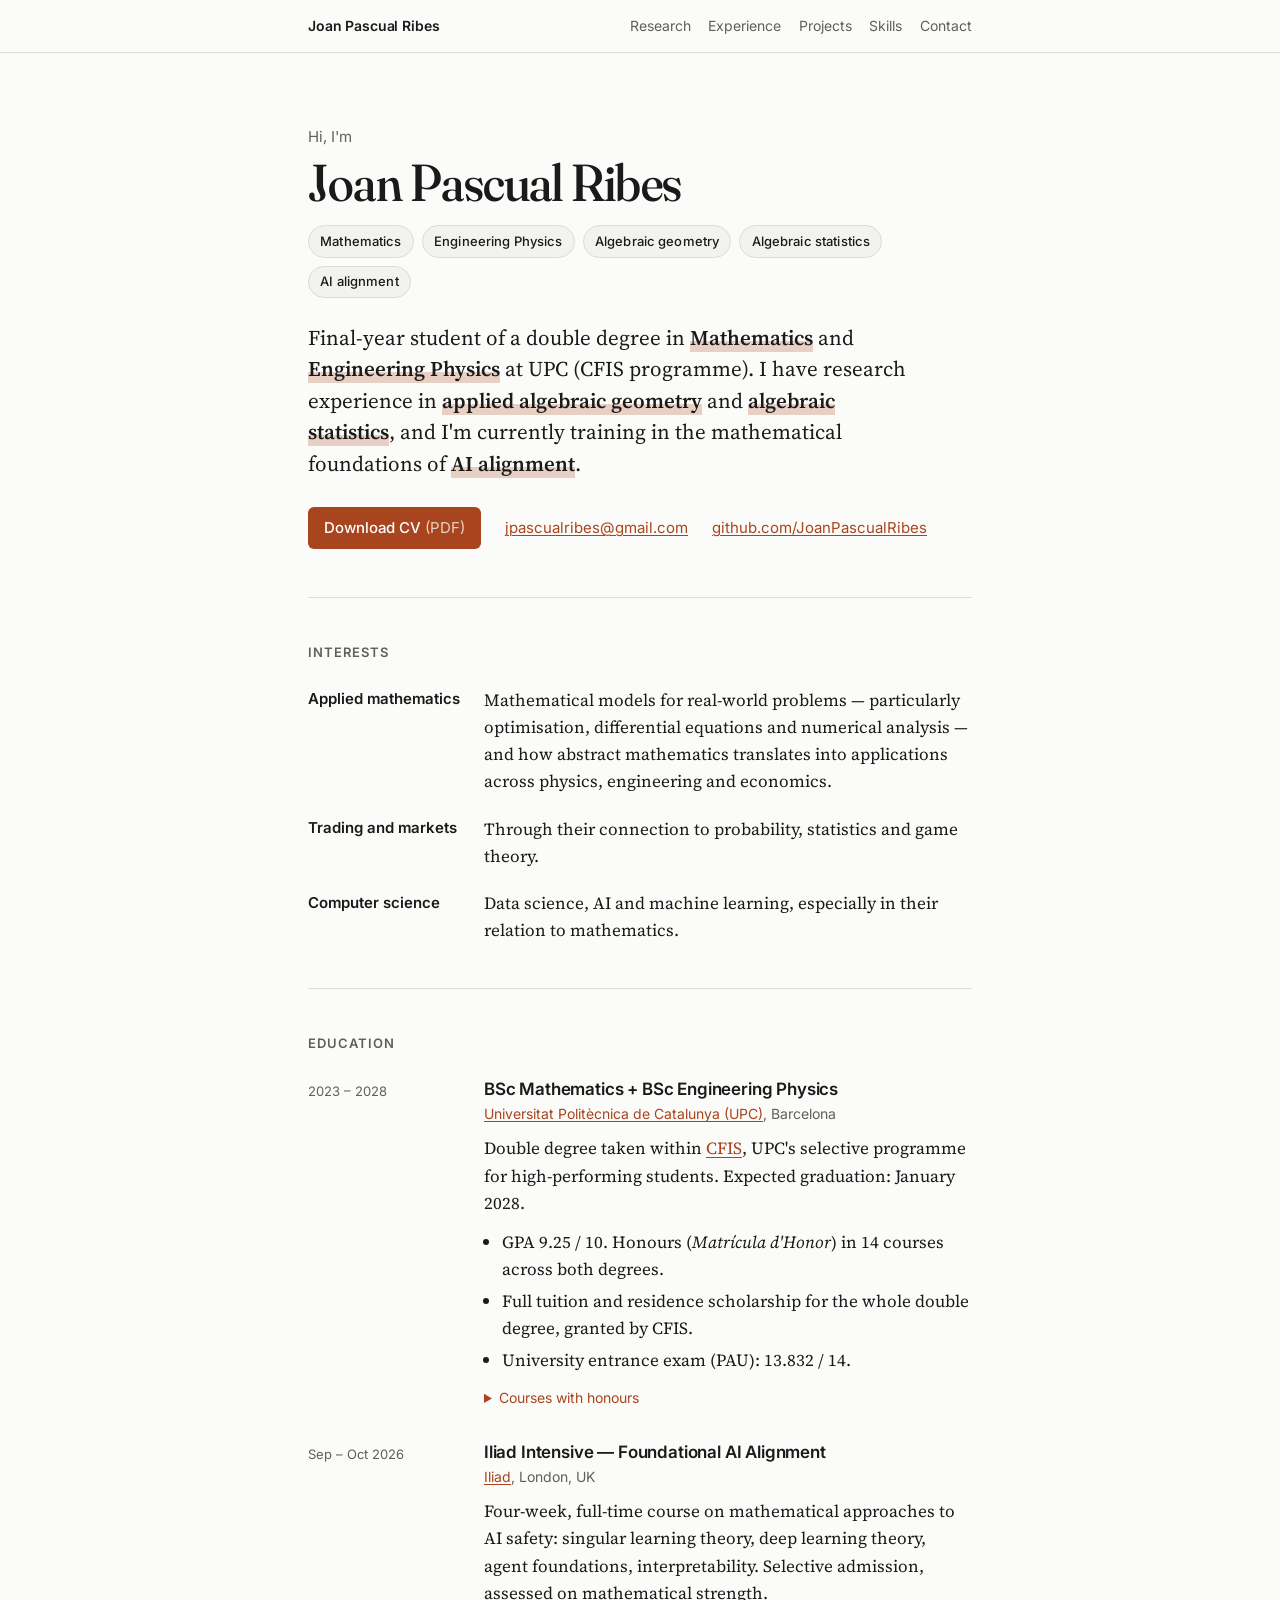
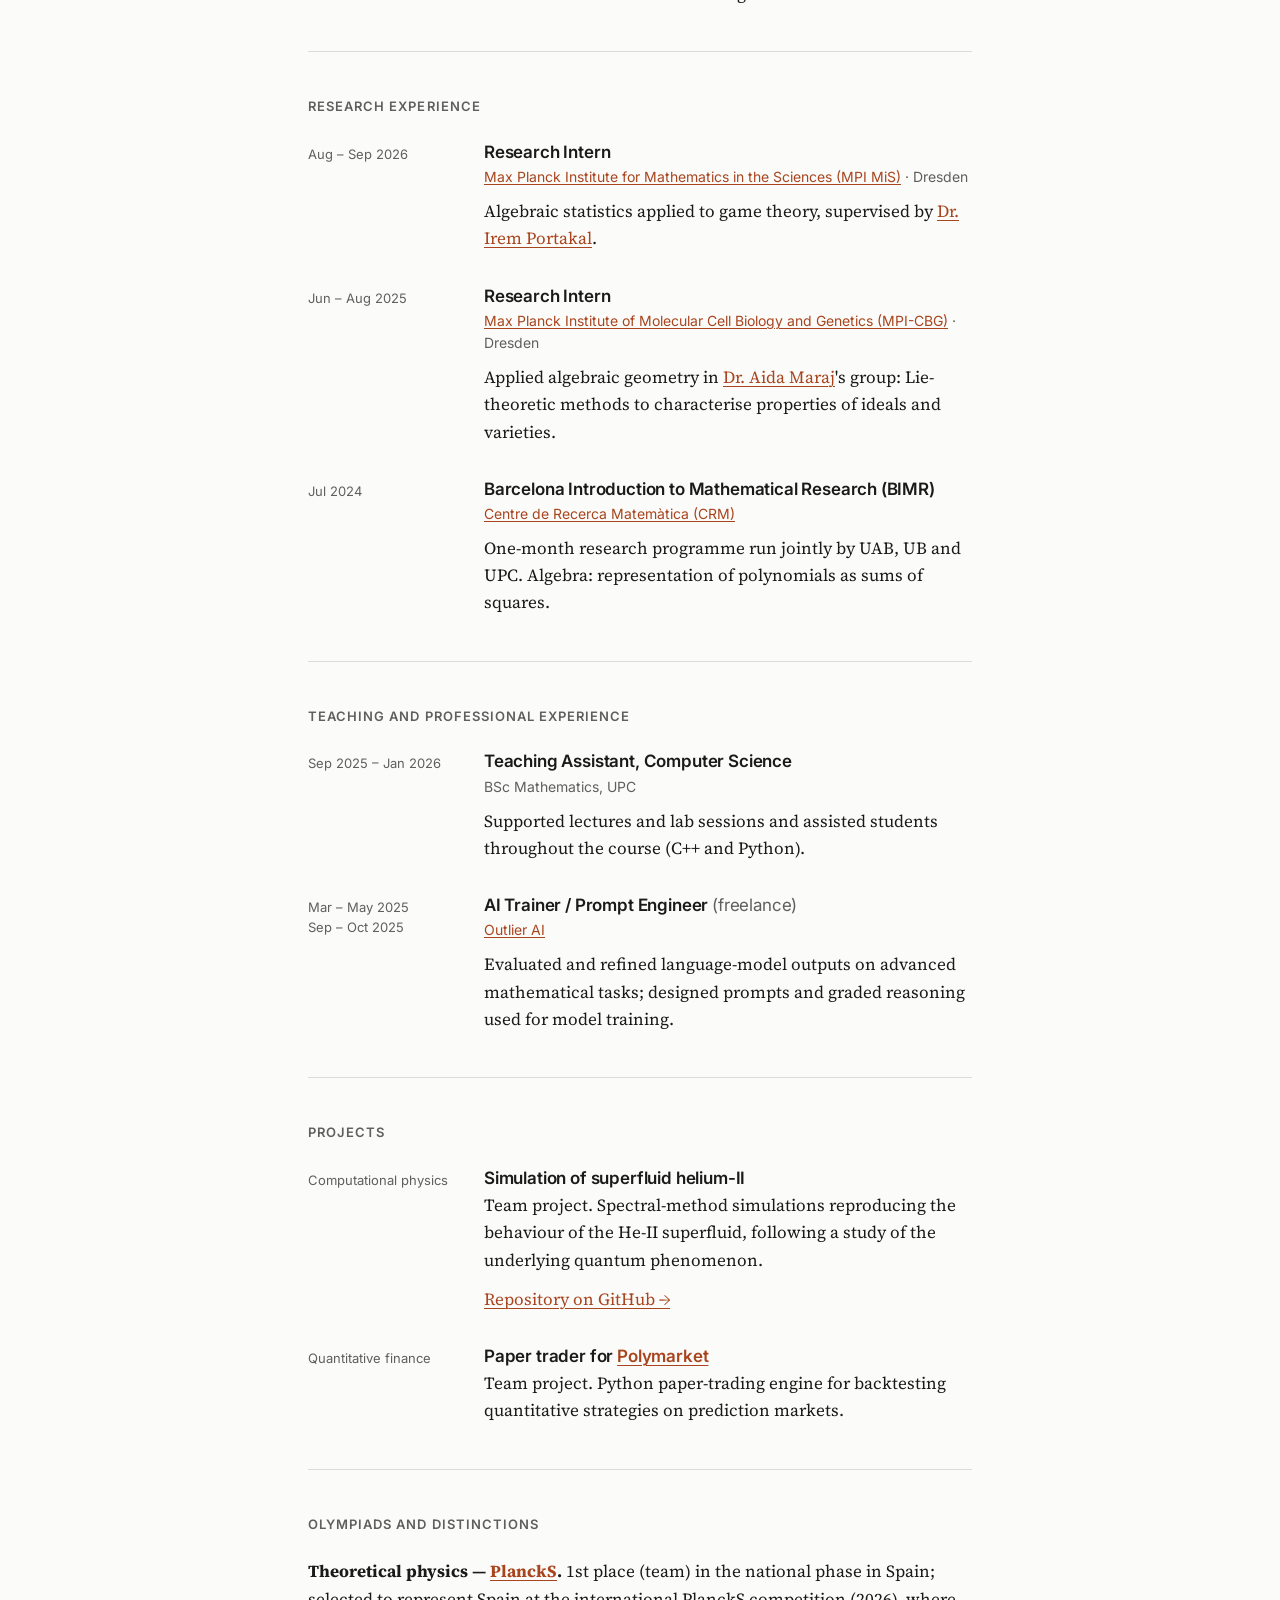
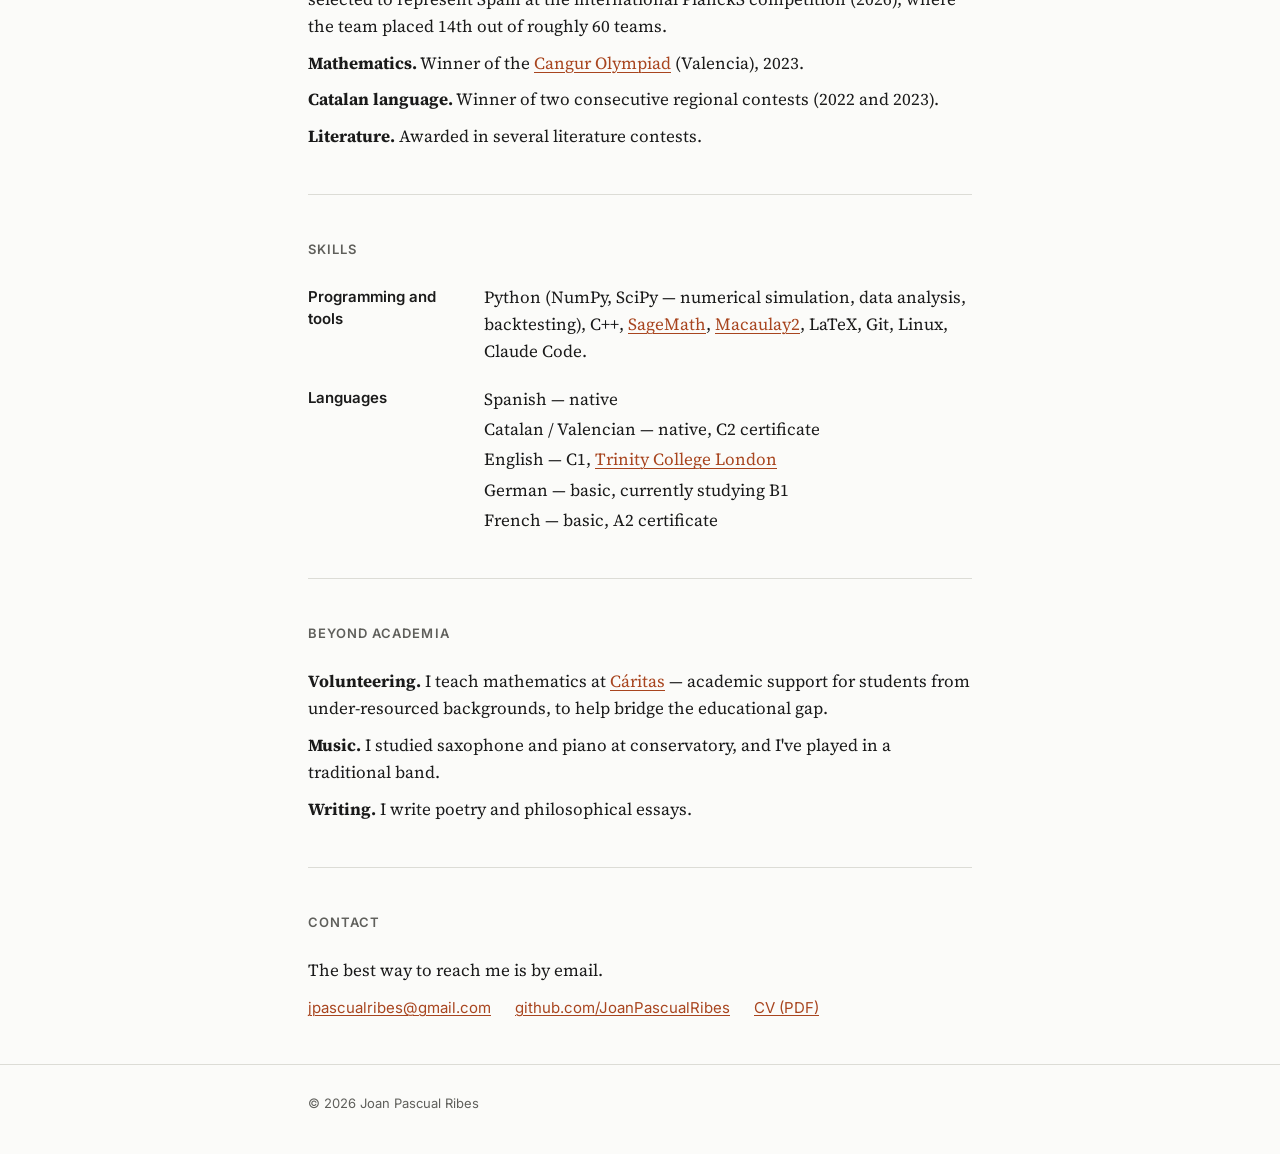
==== index.html @ 2a88c3d3 "Hero: keyword tags and highlighted focus areas; drop UPC/CFIS links from the lead Co-Authored-By: Cl" ====
<!DOCTYPE html>
<html lang="en">
<head>
	<meta charset="utf-8">
	<meta name="viewport" content="width=device-width, initial-scale=1">
	<title>Joan Pascual Ribes</title>
	<meta name="description" content="Joan Pascual Ribes — final-year student of a double degree in Mathematics and Engineering Physics at UPC (CFIS), with research experience in applied algebraic geometry and algebraic statistics.">
	<meta name="author" content="Joan Pascual Ribes">
	<meta property="og:type" content="website">
	<meta property="og:title" content="Joan Pascual Ribes">
	<meta property="og:description" content="Final-year student of a double degree in Mathematics and Engineering Physics at UPC (CFIS), with research experience in applied algebraic geometry and algebraic statistics.">
	<meta property="og:url" content="https://joanpascualribes.github.io/">
	<link rel="canonical" href="https://joanpascualribes.github.io/">
	<link rel="icon" href="data:image/svg+xml,%3Csvg xmlns='http://www.w3.org/2000/svg' viewBox='0 0 64 64'%3E%3Crect width='64' height='64' rx='12' fill='%231a1a1a'/%3E%3Ctext x='32' y='43' text-anchor='middle' font-family='Georgia,serif' font-size='32' fill='%23fbfbf9'%3EJP%3C/text%3E%3C/svg%3E">
	<link rel="preconnect" href="https://fonts.googleapis.com">
	<link rel="preconnect" href="https://fonts.gstatic.com" crossorigin>
	<link rel="stylesheet" href="https://fonts.googleapis.com/css2?family=Fraunces:ital,opsz,wght@0,9..144,500;0,9..144,600;1,9..144,500&family=Inter:wght@400;500;600&family=Source+Serif+4:ital,opsz,wght@0,8..60,400;0,8..60,600;1,8..60,400&display=swap">
	<link rel="stylesheet" href="assets/css/style.css?v=5">
</head>
<body>

<a class="skip" href="#main">Skip to content</a>

<header class="site-header">
	<div class="wrap">
		<a class="brand" href="#top">Joan Pascual Ribes</a>
		<nav aria-label="Sections">
			<a href="#research">Research</a>
			<a href="#experience">Experience</a>
			<a href="#projects">Projects</a>
			<a href="#skills">Skills</a>
			<a href="#contact">Contact</a>
		</nav>
	</div>
</header>

<main id="main" class="wrap">

	<section id="top" class="hero">
		<p class="hello">Hi, I'm</p>
		<h1>Joan Pascual Ribes</h1>
		<ul class="tags" aria-label="Focus areas">
			<li>Mathematics</li>
			<li>Engineering Physics</li>
			<li>Algebraic geometry</li>
			<li>Algebraic statistics</li>
			<li>AI alignment</li>
		</ul>
		<p class="lead">Final-year student of a double degree in <strong>Mathematics</strong> and <strong>Engineering Physics</strong> at UPC (CFIS programme). I have research experience in <strong>applied algebraic geometry</strong> and <strong>algebraic statistics</strong>, and I'm currently training in the mathematical foundations of <strong>AI alignment</strong>.</p>
		<ul class="links">
			<li><a class="button" href="assets/CV.pdf" download="Joan_Pascual_Ribes_CV.pdf">Download CV <span class="muted">(PDF)</span></a></li>
			<li><a href="mailto:jpascualribes@gmail.com">jpascualribes@gmail.com</a></li>
			<li><a href="https://github.com/JoanPascualRibes" rel="me">github.com/JoanPascualRibes</a></li>
		</ul>
	</section>

	<section id="interests">
		<h2>Interests</h2>
		<dl class="interests">
			<div>
				<dt>Applied mathematics</dt>
				<dd>Mathematical models for real-world problems — particularly optimisation, differential equations and numerical analysis — and how abstract mathematics translates into applications across physics, engineering and economics.</dd>
			</div>
			<div>
				<dt>Trading and markets</dt>
				<dd>Through their connection to probability, statistics and game theory.</dd>
			</div>
			<div>
				<dt>Computer science</dt>
				<dd>Data science, AI and machine learning, especially in their relation to mathematics.</dd>
			</div>
		</dl>
	</section>

	<section id="education">
		<h2>Education</h2>

		<article class="entry">
			<div class="when">2023 – 2028</div>
			<div class="what">
				<h3>BSc Mathematics + BSc Engineering Physics</h3>
				<p class="where"><a class="ref" href="https://www.upc.edu/en">Universitat Politècnica de Catalunya (UPC)</a>, Barcelona</p>
				<p>Double degree taken within <a class="ref" href="https://en.wikipedia.org/wiki/Centre_de_Formaci%C3%B3_Interdisciplin%C3%A0ria_Superior">CFIS</a>, UPC's selective programme for high-performing students. Expected graduation: January 2028.</p>
				<ul>
					<li>GPA 9.25 / 10. Honours (<em>Matrícula d'Honor</em>) in 14 courses across both degrees.</li>
					<li>Full tuition and residence scholarship for the whole double degree, granted by CFIS.</li>
					<li>University entrance exam (PAU): 13.832 / 14.</li>
				</ul>
				<details>
					<summary>Courses with honours</summary>
					<p><strong>Mathematics:</strong> One Variable Calculus, Linear Algebra, Integral Calculus, Ordinary Differential Equations, Multilinear Algebra and Projective Geometry.</p>
					<p><strong>Engineering Physics:</strong> Physics I, Physics II, Biophysics, Electromagnetism, Thermodynamics, Quantum Physics, Solid State, Electromagnetic Waves, Instrumentation.</p>
				</details>
			</div>
		</article>

		<article class="entry">
			<div class="when">Sep – Oct 2026</div>
			<div class="what">
				<h3>Iliad Intensive — Foundational AI Alignment</h3>
				<p class="where"><a class="ref" href="https://www.iliad.ac/intensive">Iliad</a>, London, UK</p>
				<p>Four-week, full-time course on mathematical approaches to AI safety: singular learning theory, deep learning theory, agent foundations, interpretability. Selective admission, assessed on mathematical strength.</p>
			</div>
		</article>
	</section>

	<section id="research">
		<h2>Research experience</h2>

		<article class="entry">
			<div class="when">Aug – Sep 2026</div>
			<div class="what">
				<h3>Research Intern</h3>
				<p class="where"><a class="ref" href="https://www.mis.mpg.de/">Max Planck Institute for Mathematics in the Sciences (MPI MiS)</a> · Dresden</p>
				<p>Algebraic statistics applied to game theory, supervised by <a class="ref" href="https://www.irem-portakal.de/">Dr. Irem Portakal</a>.</p>
			</div>
		</article>

		<article class="entry">
			<div class="when">Jun – Aug 2025</div>
			<div class="what">
				<h3>Research Intern</h3>
				<p class="where"><a class="ref" href="https://www.mpi-cbg.de/">Max Planck Institute of Molecular Cell Biology and Genetics (MPI-CBG)</a> · Dresden</p>
				<p>Applied algebraic geometry in <a class="ref" href="https://sites.google.com/view/aidamaraj">Dr. Aida Maraj</a>'s group: Lie-theoretic methods to characterise properties of ideals and varieties.</p>
			</div>
		</article>

		<article class="entry">
			<div class="when">Jul 2024</div>
			<div class="what">
				<h3>Barcelona Introduction to Mathematical Research (BIMR)</h3>
				<p class="where"><a class="ref" href="https://www.crm.cat/">Centre de Recerca Matemàtica (CRM)</a></p>
				<p>One-month research programme run jointly by UAB, UB and UPC. Algebra: representation of polynomials as sums of squares.</p>
			</div>
		</article>
	</section>

	<section id="experience">
		<h2>Teaching and professional experience</h2>

		<article class="entry">
			<div class="when">Sep 2025 – Jan 2026</div>
			<div class="what">
				<h3>Teaching Assistant, Computer Science</h3>
				<p class="where">BSc Mathematics, UPC</p>
				<p>Supported lectures and lab sessions and assisted students throughout the course (C++ and Python).</p>
			</div>
		</article>

		<article class="entry">
			<div class="when"><span>Mar – May 2025</span><span>Sep – Oct 2025</span></div>
			<div class="what">
				<h3>AI Trainer / Prompt Engineer <span class="muted">(freelance)</span></h3>
				<p class="where"><a class="ref" href="https://outlier.ai/">Outlier AI</a></p>
				<p>Evaluated and refined language-model outputs on advanced mathematical tasks; designed prompts and graded reasoning used for model training.</p>
			</div>
		</article>
	</section>

	<section id="projects">
		<h2>Projects</h2>

		<article class="entry">
			<div class="when">Computational physics</div>
			<div class="what">
				<h3>Simulation of superfluid helium-II</h3>
				<p>Team project. Spectral-method simulations reproducing the behaviour of the He-II superfluid, following a study of the underlying quantum phenomenon.</p>
				<p><a href="https://github.com/JoanPascualRibes/Superfluids">Repository on GitHub →</a></p>
			</div>
		</article>

		<article class="entry">
			<div class="when">Quantitative finance</div>
			<div class="what">
				<h3>Paper trader for <a class="ref" href="https://polymarket.com/">Polymarket</a></h3>
				<p>Team project. Python paper-trading engine for backtesting quantitative strategies on prediction markets.</p>
			</div>
		</article>
	</section>

	<section id="distinctions">
		<h2>Olympiads and distinctions</h2>
		<ul class="plain">
			<li><strong>Theoretical physics — <a class="ref" href="https://iaps.info/events/plancks/">PlanckS</a>.</strong> 1st place (team) in the national phase in Spain; selected to represent Spain at the international PlanckS competition (2026), where the team placed 14th out of roughly 60 teams.</li>
			<li><strong>Mathematics.</strong> Winner of the <a class="ref" href="https://cangur.alcoi.upv.es/">Cangur Olympiad</a> (Valencia), 2023.</li>
			<li><strong>Catalan language.</strong> Winner of two consecutive regional contests (2022 and 2023).</li>
			<li><strong>Literature.</strong> Awarded in several literature contests.</li>
		</ul>
	</section>

	<section id="skills">
		<h2>Skills</h2>
		<dl class="skills">
			<div>
				<dt>Programming and tools</dt>
				<dd>Python (NumPy, SciPy — numerical simulation, data analysis, backtesting), C++, <a class="ref" href="https://www.sagemath.org/">SageMath</a>, <a class="ref" href="https://macaulay2.com/">Macaulay2</a>, LaTeX, Git, Linux, Claude Code.</dd>
			</div>
			<div>
				<dt>Languages</dt>
				<dd>
					<ul class="plain">
						<li>Spanish — native</li>
						<li>Catalan / Valencian — native, C2 certificate</li>
						<li>English — C1, <a class="ref" href="https://www.trinitycollege.com/">Trinity College London</a></li>
						<li>German — basic, currently studying B1</li>
						<li>French — basic, A2 certificate</li>
					</ul>
				</dd>
			</div>
		</dl>
	</section>

	<section id="beyond">
		<h2>Beyond academia</h2>
		<ul class="plain">
			<li><strong>Volunteering.</strong> I teach mathematics at <a class="ref" href="https://www.caritas.es/">Cáritas</a> — academic support for students from under-resourced backgrounds, to help bridge the educational gap.</li>
			<li><strong>Music.</strong> I studied saxophone and piano at conservatory, and I've played in a traditional band.</li>
			<li><strong>Writing.</strong> I write poetry and philosophical essays.</li>
		</ul>
	</section>

	<section id="contact">
		<h2>Contact</h2>
		<p>The best way to reach me is by email.</p>
		<ul class="links">
			<li><a href="mailto:jpascualribes@gmail.com">jpascualribes@gmail.com</a></li>
			<li><a href="https://github.com/JoanPascualRibes" rel="me">github.com/JoanPascualRibes</a></li>
			<li><a href="assets/CV.pdf" download="Joan_Pascual_Ribes_CV.pdf">CV (PDF)</a></li>
		</ul>
	</section>

</main>

<footer class="site-footer">
	<div class="wrap">
		<p>&copy; 2026 Joan Pascual Ribes</p>
	</div>
</footer>

</body>
</html>
---- assets/css/style.css ----
:root {
	--bg: #fbfbf9;
	--bg-raised: #f2f2ee;
	--text: #1a1a1a;
	--muted: #5f5f5b;
	--rule: #dcdcd6;
	--accent: #a8451f;
	--accent-ink: #ffffff;
	--display: "Fraunces", "Source Serif 4", Charter, "Iowan Old Style", Georgia, serif;
	--sans: "Inter", system-ui, -apple-system, "Segoe UI", Roboto, Helvetica, Arial, sans-serif;
	--serif: "Source Serif 4", Charter, "Iowan Old Style", Georgia, "Times New Roman", serif;
	--measure: 44rem;
	color-scheme: light dark;
}

@media (prefers-color-scheme: dark) {
	:root {
		--bg: #131313;
		--bg-raised: #1c1c1c;
		--text: #e9e9e4;
		--muted: #a3a39c;
		--rule: #2e2e2c;
		--accent: #e8a582;
		--accent-ink: #1f1109;
	}
}

*, *::before, *::after { box-sizing: border-box; }

html {
	scroll-behavior: smooth;
	scroll-padding-top: 4.5rem;
}

@media (prefers-reduced-motion: reduce) {
	html { scroll-behavior: auto; }
}

body {
	margin: 0;
	background: var(--bg);
	color: var(--text);
	font-family: var(--serif);
	font-size: 1.0625rem;
	line-height: 1.6;
	-webkit-font-smoothing: antialiased;
	text-rendering: optimizeLegibility;
}

.wrap {
	max-width: var(--measure);
	margin: 0 auto;
	padding-inline: 1.25rem;
}

a {
	color: var(--accent);
	text-decoration: underline;
	text-decoration-thickness: 1px;
	text-underline-offset: 0.15em;
}

a:hover { text-decoration-thickness: 2px; }

a:focus-visible {
	outline: 2px solid var(--accent);
	outline-offset: 3px;
	border-radius: 2px;
}

.skip {
	position: absolute;
	left: -999px;
	top: 0.5rem;
	background: var(--accent);
	color: var(--accent-ink);
	padding: 0.5rem 0.75rem;
	border-radius: 4px;
	z-index: 10;
}

.skip:focus { left: 0.5rem; }

/* Header */

.site-header {
	position: sticky;
	top: 0;
	z-index: 5;
	background: color-mix(in srgb, var(--bg) 88%, transparent);
	backdrop-filter: blur(8px);
	-webkit-backdrop-filter: blur(8px);
	border-bottom: 1px solid var(--rule);
	font-family: var(--sans);
	font-size: 0.875rem;
}

.site-header .wrap {
	display: flex;
	align-items: center;
	justify-content: space-between;
	gap: 1rem 1.5rem;
	flex-wrap: wrap;
	min-height: 3.25rem;
	padding-block: 0.6rem;
}

.brand {
	font-weight: 600;
	color: var(--text);
	text-decoration: none;
	letter-spacing: -0.01em;
}

.site-header nav {
	display: flex;
	flex-wrap: wrap;
	gap: 0.25rem 1.1rem;
}

.site-header nav a {
	color: var(--muted);
	text-decoration: none;
}

.site-header nav a:hover { color: var(--text); }

/* Hero */

.hero {
	padding-block: 4.5rem 3rem;
	border-bottom: 1px solid var(--rule);
}

.hello {
	font-family: var(--sans);
	font-size: 0.9375rem;
	color: var(--muted);
	margin: 0 0 0.35rem;
}

h1 {
	font-family: var(--display);
	font-variation-settings: "opsz" 144, "SOFT" 40;
	font-weight: 500;
	font-size: clamp(2.25rem, 6vw, 3.25rem);
	letter-spacing: -0.015em;
	line-height: 1.05;
	margin: 0 0 1rem;
}

.tags {
	list-style: none;
	margin: 0 0 1.5rem;
	padding: 0;
	display: flex;
	flex-wrap: wrap;
	gap: 0.5rem;
	font-family: var(--sans);
	font-size: 0.8125rem;
	font-weight: 500;
	letter-spacing: 0.01em;
}

.tags li {
	padding: 0.3rem 0.7rem;
	border: 1px solid var(--rule);
	border-radius: 999px;
	background: var(--bg-raised);
	color: var(--text);
}

.lead {
	font-size: 1.3125rem;
	line-height: 1.5;
	max-width: 38rem;
	margin: 0 0 1.75rem;
}

.lead strong {
	font-weight: 600;
	color: var(--text);
	background: linear-gradient(transparent 62%, color-mix(in srgb, var(--accent) 24%, transparent) 62%);
}

.links {
	list-style: none;
	margin: 0;
	padding: 0;
	display: flex;
	flex-wrap: wrap;
	align-items: center;
	gap: 0.75rem 1.5rem;
	font-family: var(--sans);
	font-size: 0.9375rem;
}

.button {
	display: inline-block;
	background: var(--accent);
	color: var(--accent-ink);
	text-decoration: none;
	padding: 0.55rem 1rem;
	border-radius: 6px;
	font-weight: 500;
}

.button:hover { text-decoration: none; filter: brightness(1.1); }
.button .muted { color: inherit; opacity: 0.75; }

/* Sections */

section {
	padding-block: 2.75rem;
	border-bottom: 1px solid var(--rule);
}

section:last-of-type { border-bottom: 0; }

h2 {
	font-family: var(--sans);
	font-weight: 600;
	font-size: 0.8125rem;
	letter-spacing: 0.08em;
	text-transform: uppercase;
	color: var(--muted);
	margin: 0 0 1.5rem;
}

h3 {
	font-family: var(--sans);
	font-weight: 600;
	font-size: 1.0625rem;
	letter-spacing: -0.01em;
	line-height: 1.35;
	margin: 0 0 0.15rem;
}

p { margin: 0 0 0.75rem; }
p:last-child { margin-bottom: 0; }

.muted { color: var(--muted); font-weight: 400; }

.where {
	font-family: var(--sans);
	font-size: 0.875rem;
	color: var(--muted);
	margin-bottom: 0.6rem;
}

/* Entries: date column + content */

.entry {
	display: grid;
	grid-template-columns: 9.5rem 1fr;
	gap: 0.25rem 1.5rem;
	margin-bottom: 2rem;
}

.entry:last-child { margin-bottom: 0; }

.when {
	font-family: var(--sans);
	font-size: 0.8125rem;
	color: var(--muted);
	line-height: 1.5;
	padding-top: 0.25rem;
}

.when span { display: block; }

.what ul {
	margin: 0.5rem 0 0.75rem;
	padding-left: 1.1rem;
}

.what li { margin-bottom: 0.3rem; }

details {
	margin-top: 0.5rem;
	font-size: 0.9375rem;
}

summary {
	cursor: pointer;
	font-family: var(--sans);
	font-size: 0.875rem;
	color: var(--accent);
}

details[open] summary { margin-bottom: 0.5rem; }

details p { margin-bottom: 0.4rem; }

/* Definition lists (interests, skills) */

dl {
	margin: 0;
	display: grid;
	gap: 1.25rem;
}

dl > div {
	display: grid;
	grid-template-columns: 9.5rem 1fr;
	gap: 0.25rem 1.5rem;
}

dt {
	font-family: var(--sans);
	font-weight: 600;
	font-size: 0.9375rem;
	line-height: 1.5;
	padding-top: 0.1rem;
}

dd { margin: 0; }

ul.plain {
	list-style: none;
	margin: 0;
	padding: 0;
}

ul.plain li { margin-bottom: 0.6rem; }
ul.plain li:last-child { margin-bottom: 0; }
dd ul.plain li { margin-bottom: 0.2rem; }

/* Footer */

.site-footer {
	border-top: 1px solid var(--rule);
	padding-block: 1.75rem 2.5rem;
	font-family: var(--sans);
	font-size: 0.8125rem;
	color: var(--muted);
}

.site-footer p { margin: 0; }

/* Small screens */

@media (max-width: 40rem) {
	.entry,
	dl > div {
		grid-template-columns: 1fr;
		gap: 0.15rem;
	}

	.when { padding-top: 0; }
	.when span { display: inline; }
	.when span + span::before { content: " · "; }

	.hero { padding-block: 3rem 2.25rem; }
	section { padding-block: 2.25rem; }
}
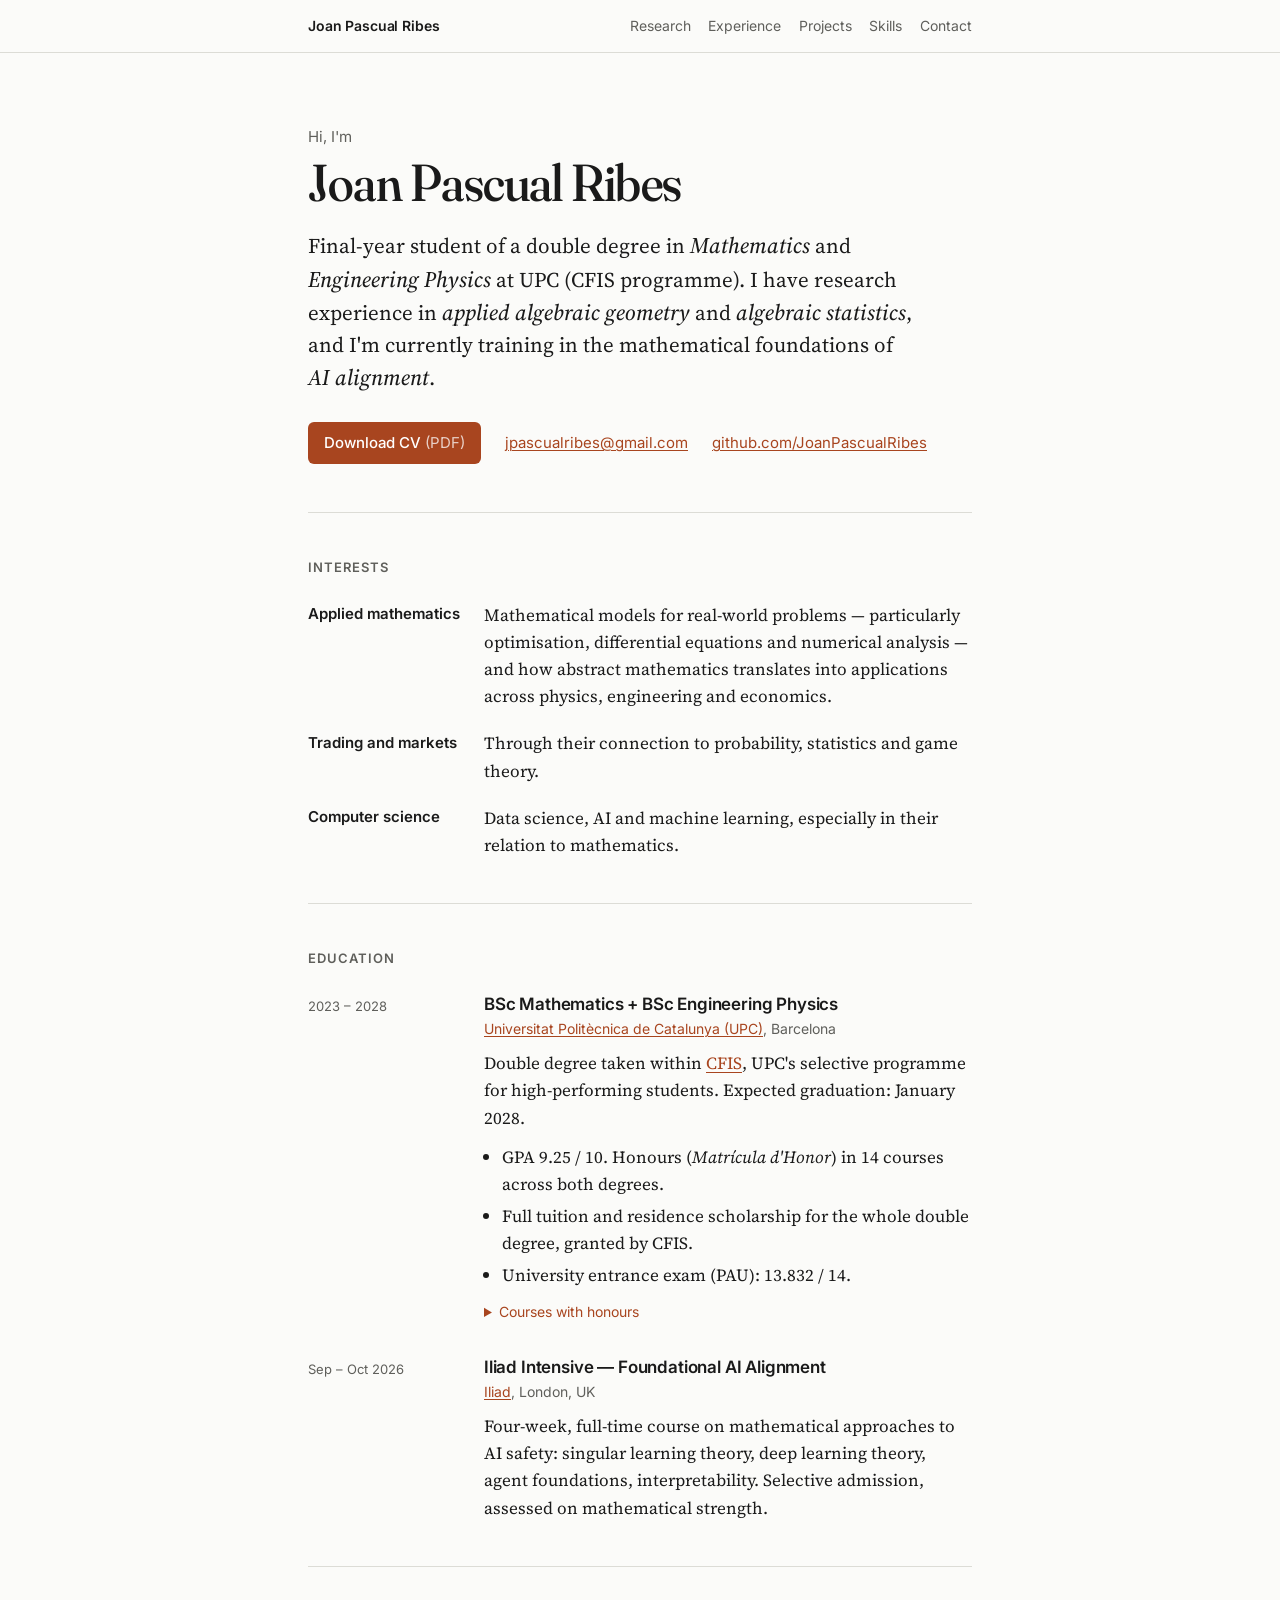
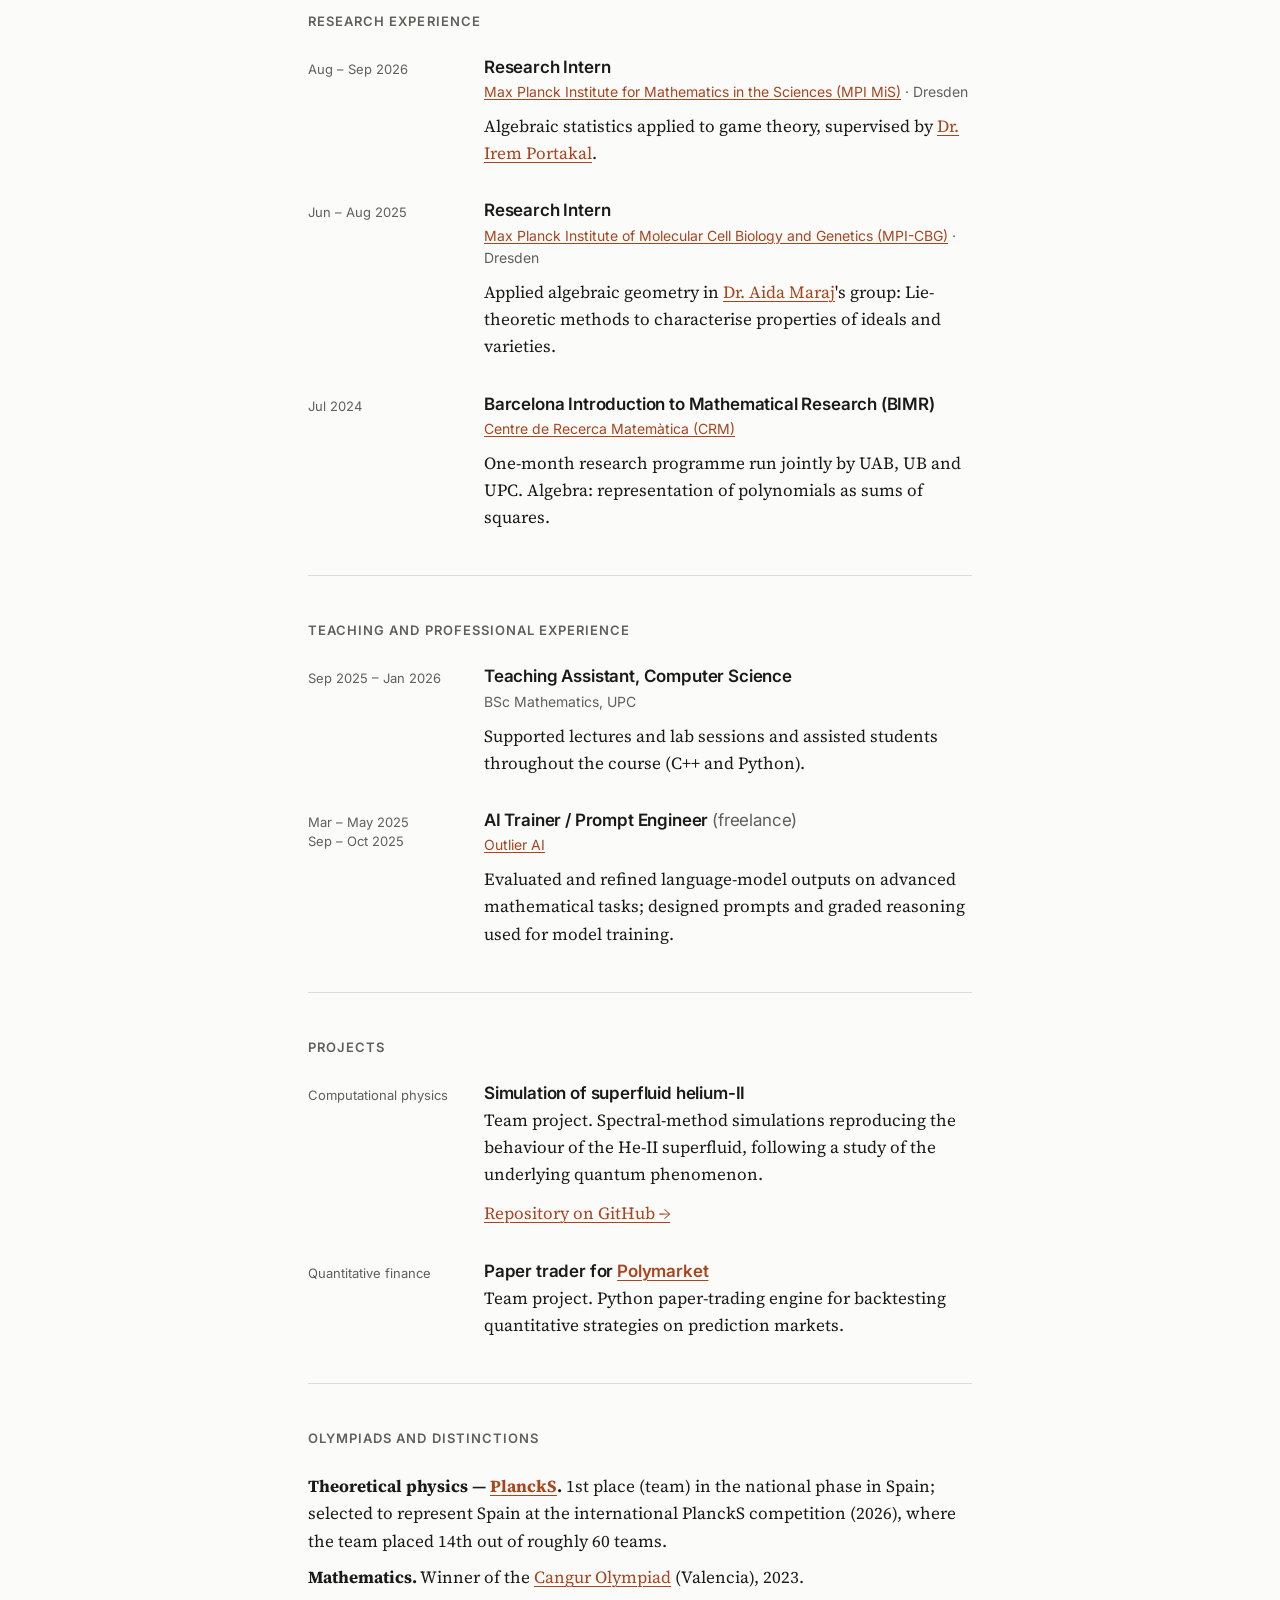
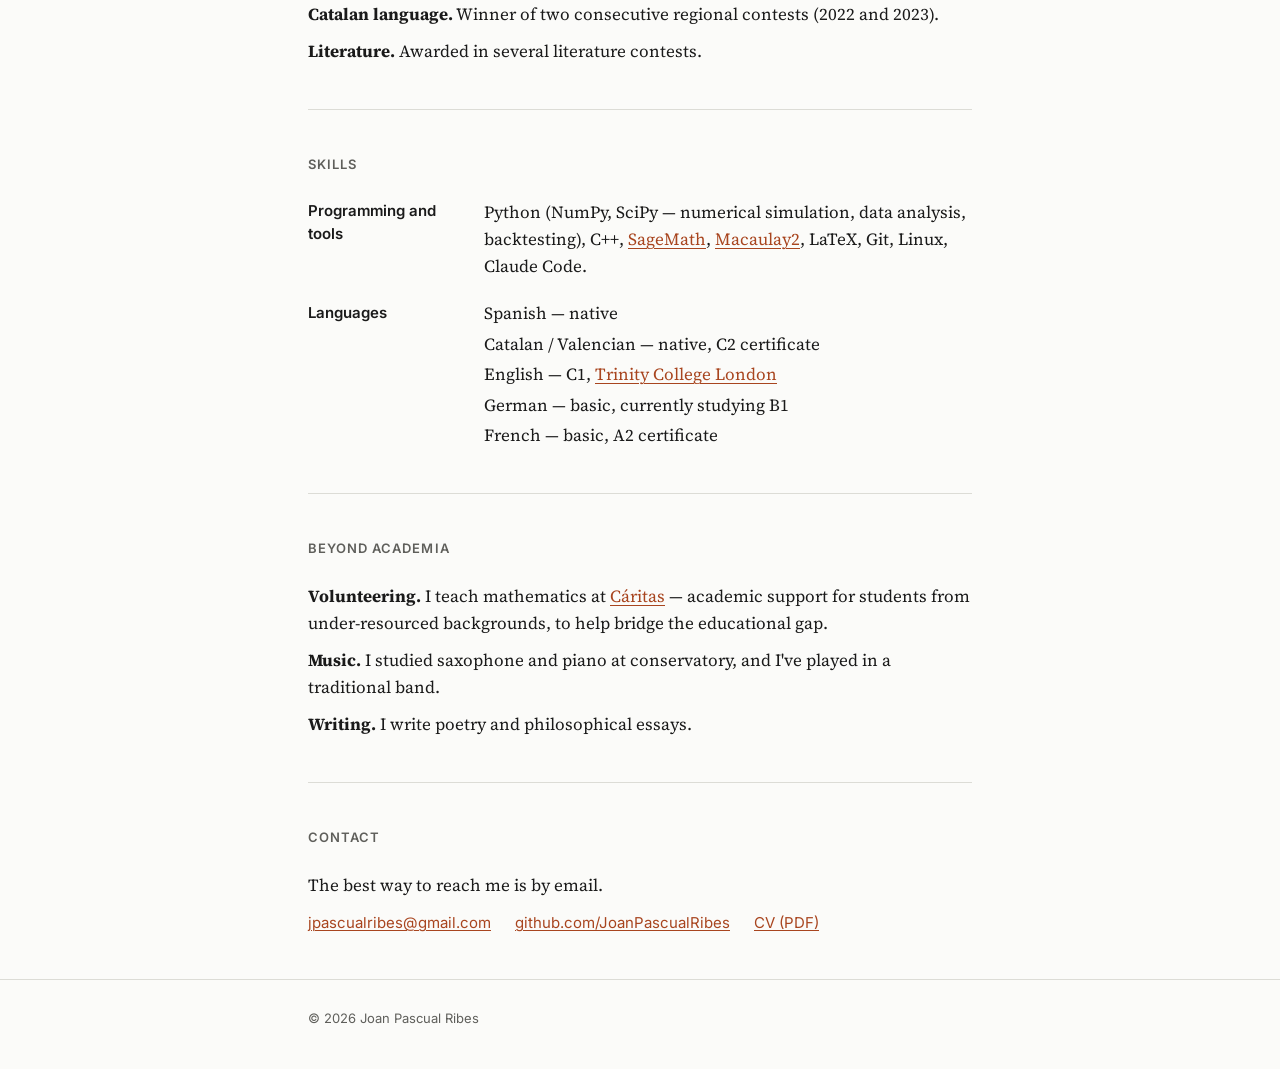
==== commit db8e7c8a: "Hero: drop tags and marker highlight; keywords set in italic display face Co-Authored-By: Claude Opu" ====
--- a/index.html
+++ b/index.html
@@ -15,7 +15,7 @@
 	<link rel="preconnect" href="https://fonts.googleapis.com">
 	<link rel="preconnect" href="https://fonts.gstatic.com" crossorigin>
 	<link rel="stylesheet" href="https://fonts.googleapis.com/css2?family=Fraunces:ital,opsz,wght@0,9..144,500;0,9..144,600;1,9..144,500&family=Inter:wght@400;500;600&family=Source+Serif+4:ital,opsz,wght@0,8..60,400;0,8..60,600;1,8..60,400&display=swap">
-	<link rel="stylesheet" href="assets/css/style.css?v=5">
+	<link rel="stylesheet" href="assets/css/style.css?v=6">
 </head>
 <body>
 
@@ -39,13 +39,6 @@
 	<section id="top" class="hero">
 		<p class="hello">Hi, I'm</p>
 		<h1>Joan Pascual Ribes</h1>
-		<ul class="tags" aria-label="Focus areas">
-			<li>Mathematics</li>
-			<li>Engineering Physics</li>
-			<li>Algebraic geometry</li>
-			<li>Algebraic statistics</li>
-			<li>AI alignment</li>
-		</ul>
 		<p class="lead">Final-year student of a double degree in <strong>Mathematics</strong> and <strong>Engineering Physics</strong> at UPC (CFIS programme). I have research experience in <strong>applied algebraic geometry</strong> and <strong>algebraic statistics</strong>, and I'm currently training in the mathematical foundations of <strong>AI alignment</strong>.</p>
 		<ul class="links">
 			<li><a class="button" href="assets/CV.pdf" download="Joan_Pascual_Ribes_CV.pdf">Download CV <span class="muted">(PDF)</span></a></li>
--- a/assets/css/style.css
+++ b/assets/css/style.css
@@ -146,28 +146,7 @@
 	font-size: clamp(2.25rem, 6vw, 3.25rem);
 	letter-spacing: -0.015em;
 	line-height: 1.05;
-	margin: 0 0 1rem;
-}
-
-.tags {
-	list-style: none;
-	margin: 0 0 1.5rem;
-	padding: 0;
-	display: flex;
-	flex-wrap: wrap;
-	gap: 0.5rem;
-	font-family: var(--sans);
-	font-size: 0.8125rem;
-	font-weight: 500;
-	letter-spacing: 0.01em;
-}
-
-.tags li {
-	padding: 0.3rem 0.7rem;
-	border: 1px solid var(--rule);
-	border-radius: 999px;
-	background: var(--bg-raised);
-	color: var(--text);
+	margin: 0 0 1.25rem;
 }
 
 .lead {
@@ -177,10 +156,14 @@
 	margin: 0 0 1.75rem;
 }
 
+/* Keywords in the lead: set in the display face, italic — emphasis by contrast of type, not colour */
 .lead strong {
-	font-weight: 600;
+	font-family: var(--display);
+	font-style: italic;
+	font-weight: 500;
+	font-size: 1.06em;
+	font-variation-settings: "opsz" 40;
 	color: var(--text);
-	background: linear-gradient(transparent 62%, color-mix(in srgb, var(--accent) 24%, transparent) 62%);
 }
 
 .links {
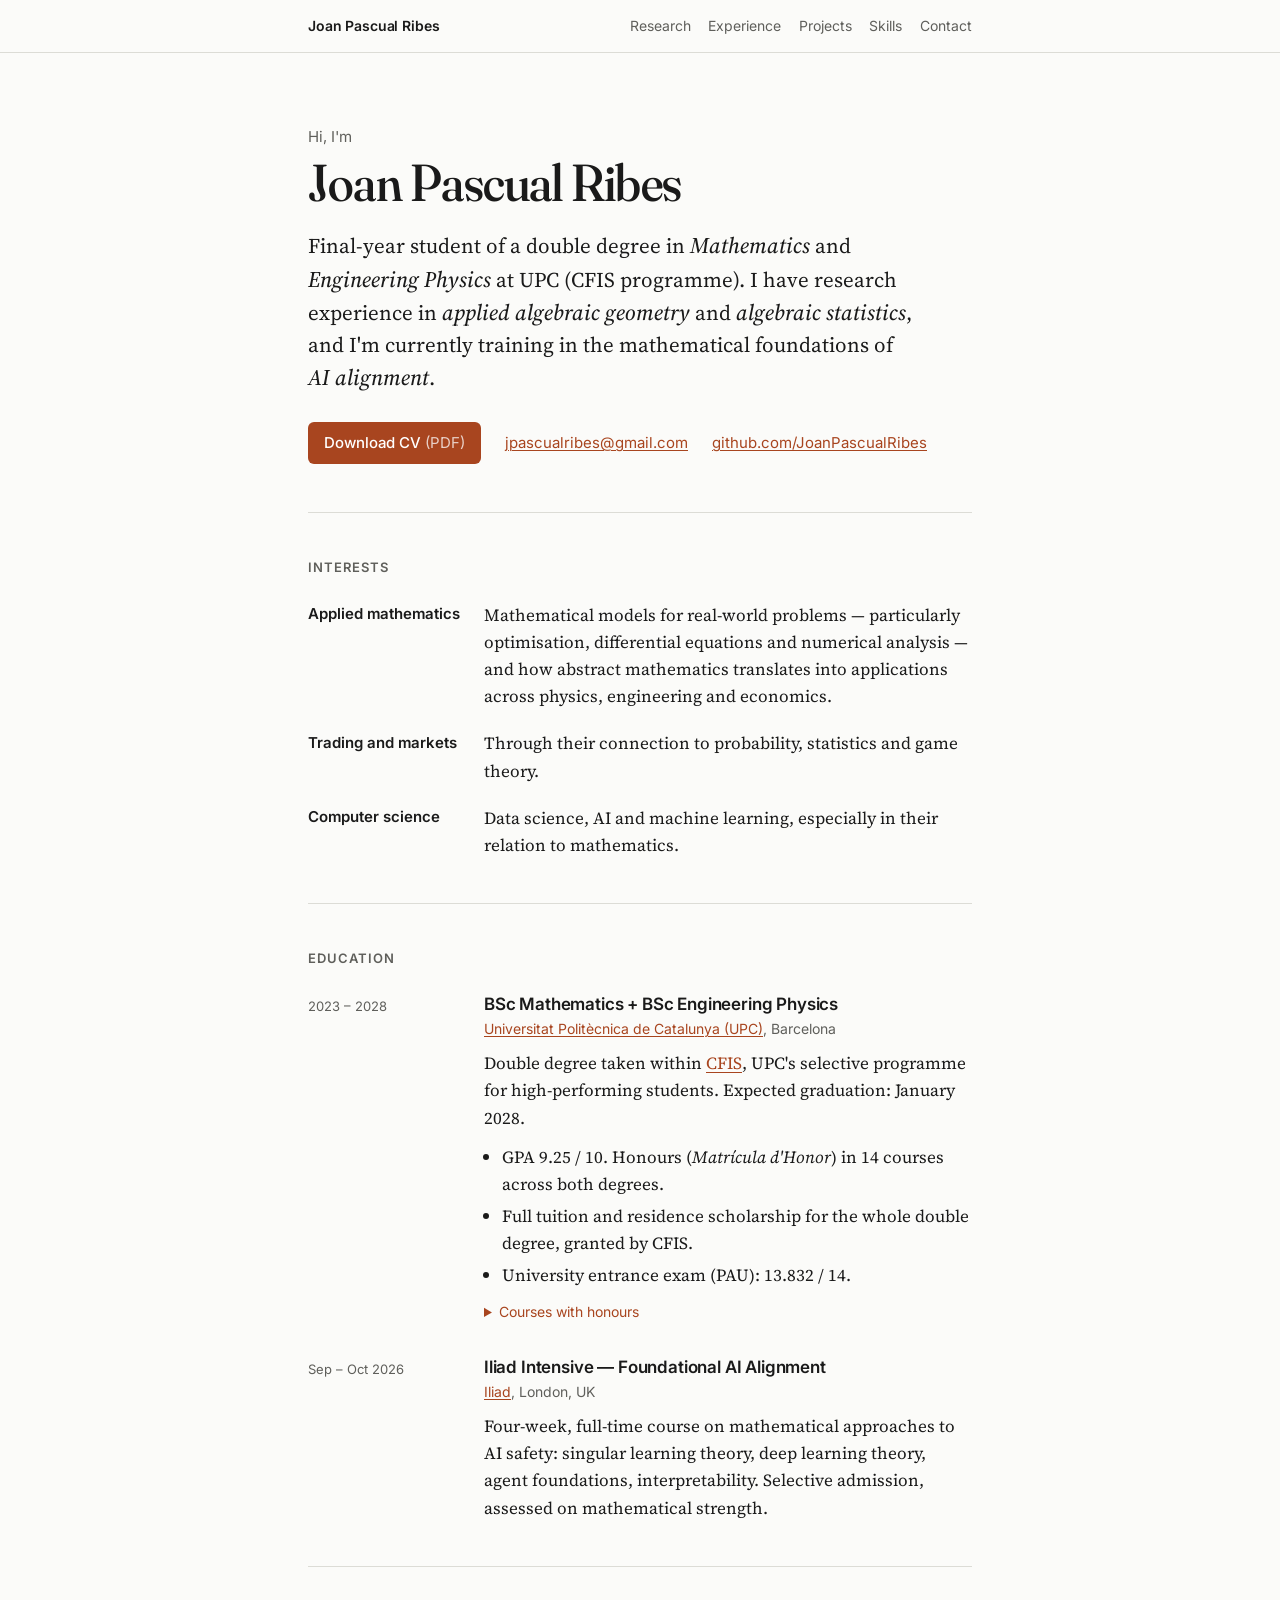
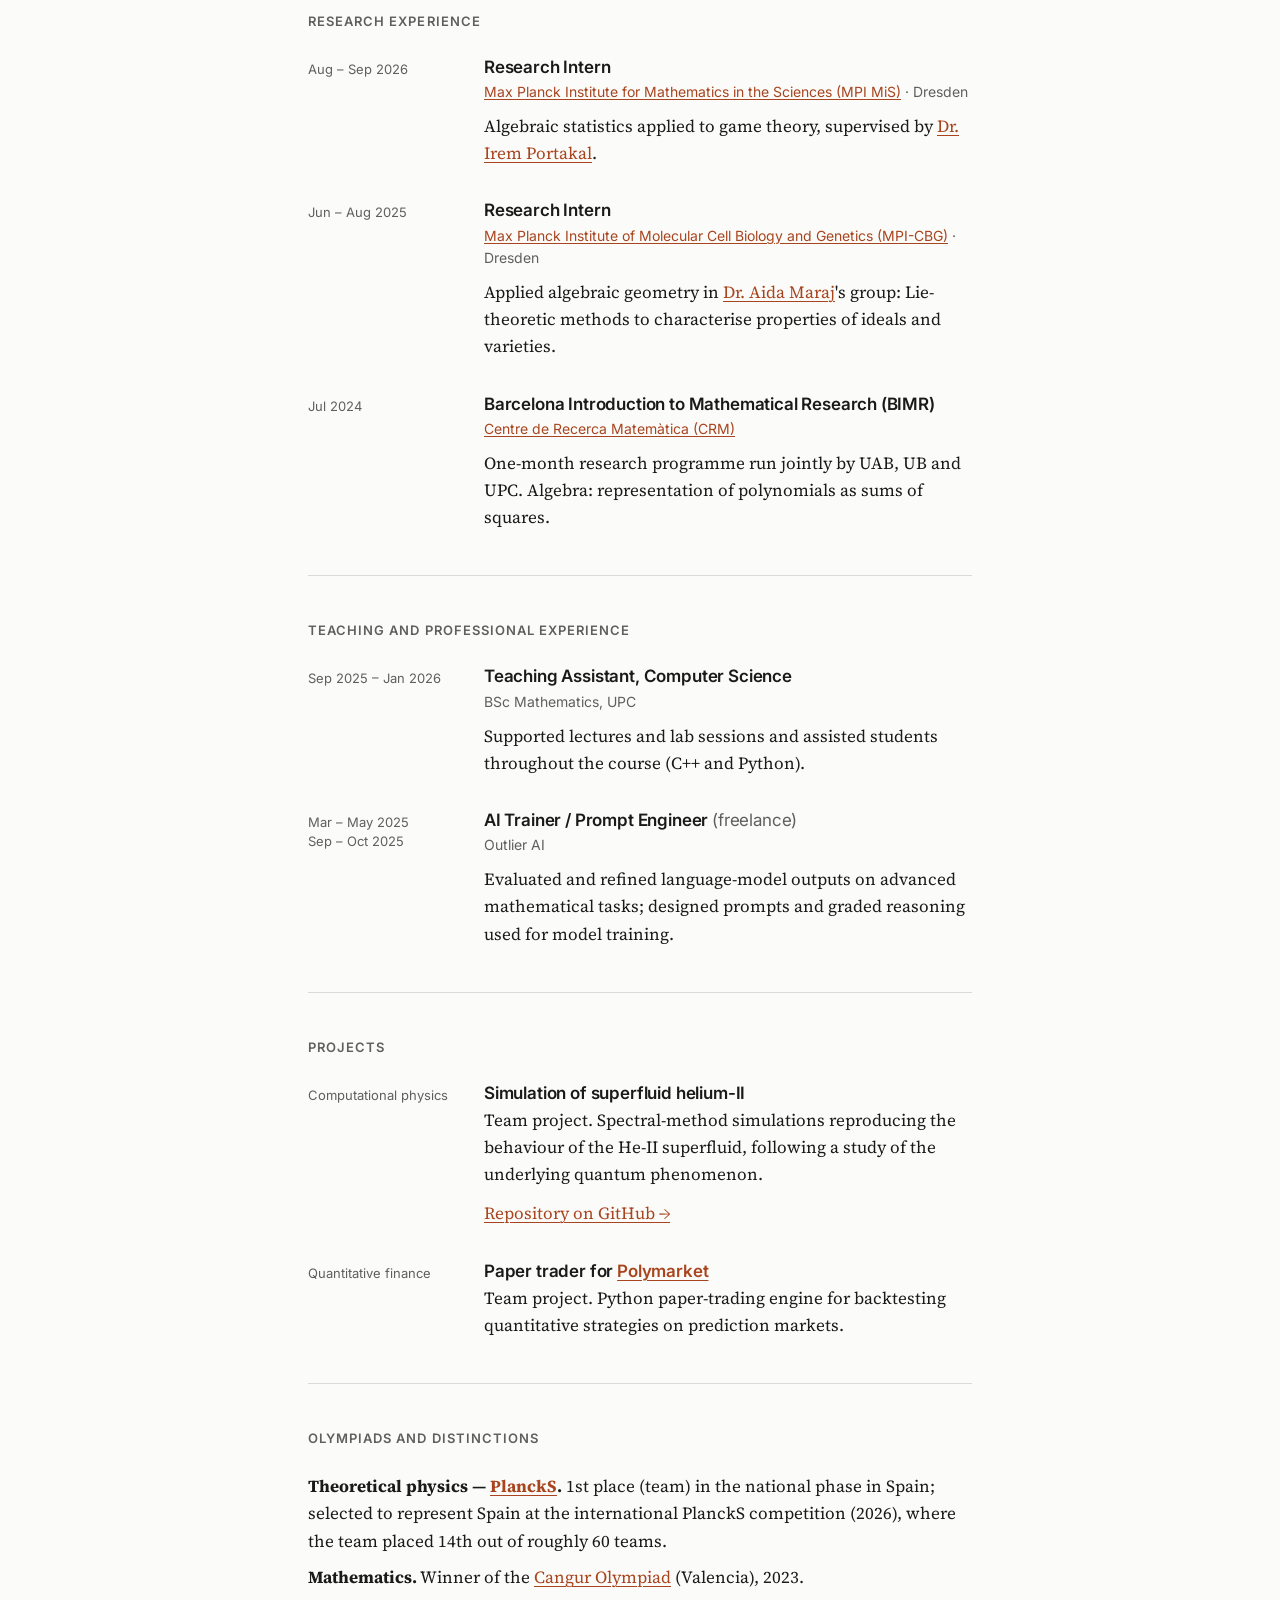
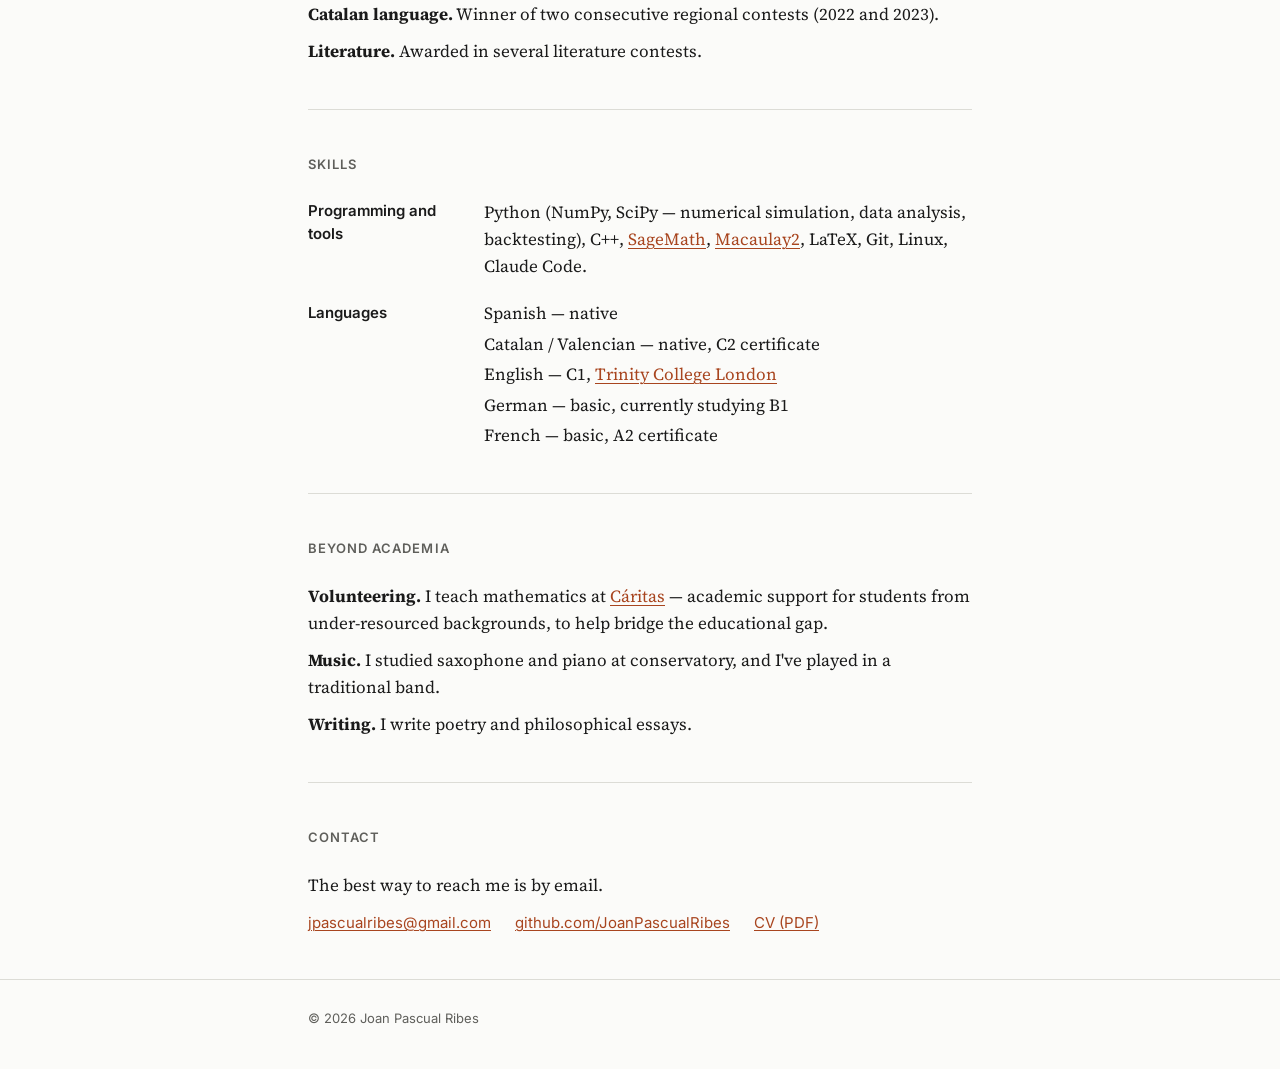
==== commit 64abf77a: "Remove the Outlier AI link Co-Authored-By: Claude Opus 5 <noreply@anthropic.com> Claude-Session: htt" ====
--- a/index.html
+++ b/index.html
@@ -144,7 +144,7 @@
 			<div class="when"><span>Mar – May 2025</span><span>Sep – Oct 2025</span></div>
 			<div class="what">
 				<h3>AI Trainer / Prompt Engineer <span class="muted">(freelance)</span></h3>
-				<p class="where"><a class="ref" href="https://outlier.ai/">Outlier AI</a></p>
+				<p class="where">Outlier AI</p>
 				<p>Evaluated and refined language-model outputs on advanced mathematical tasks; designed prompts and graded reasoning used for model training.</p>
 			</div>
 		</article>
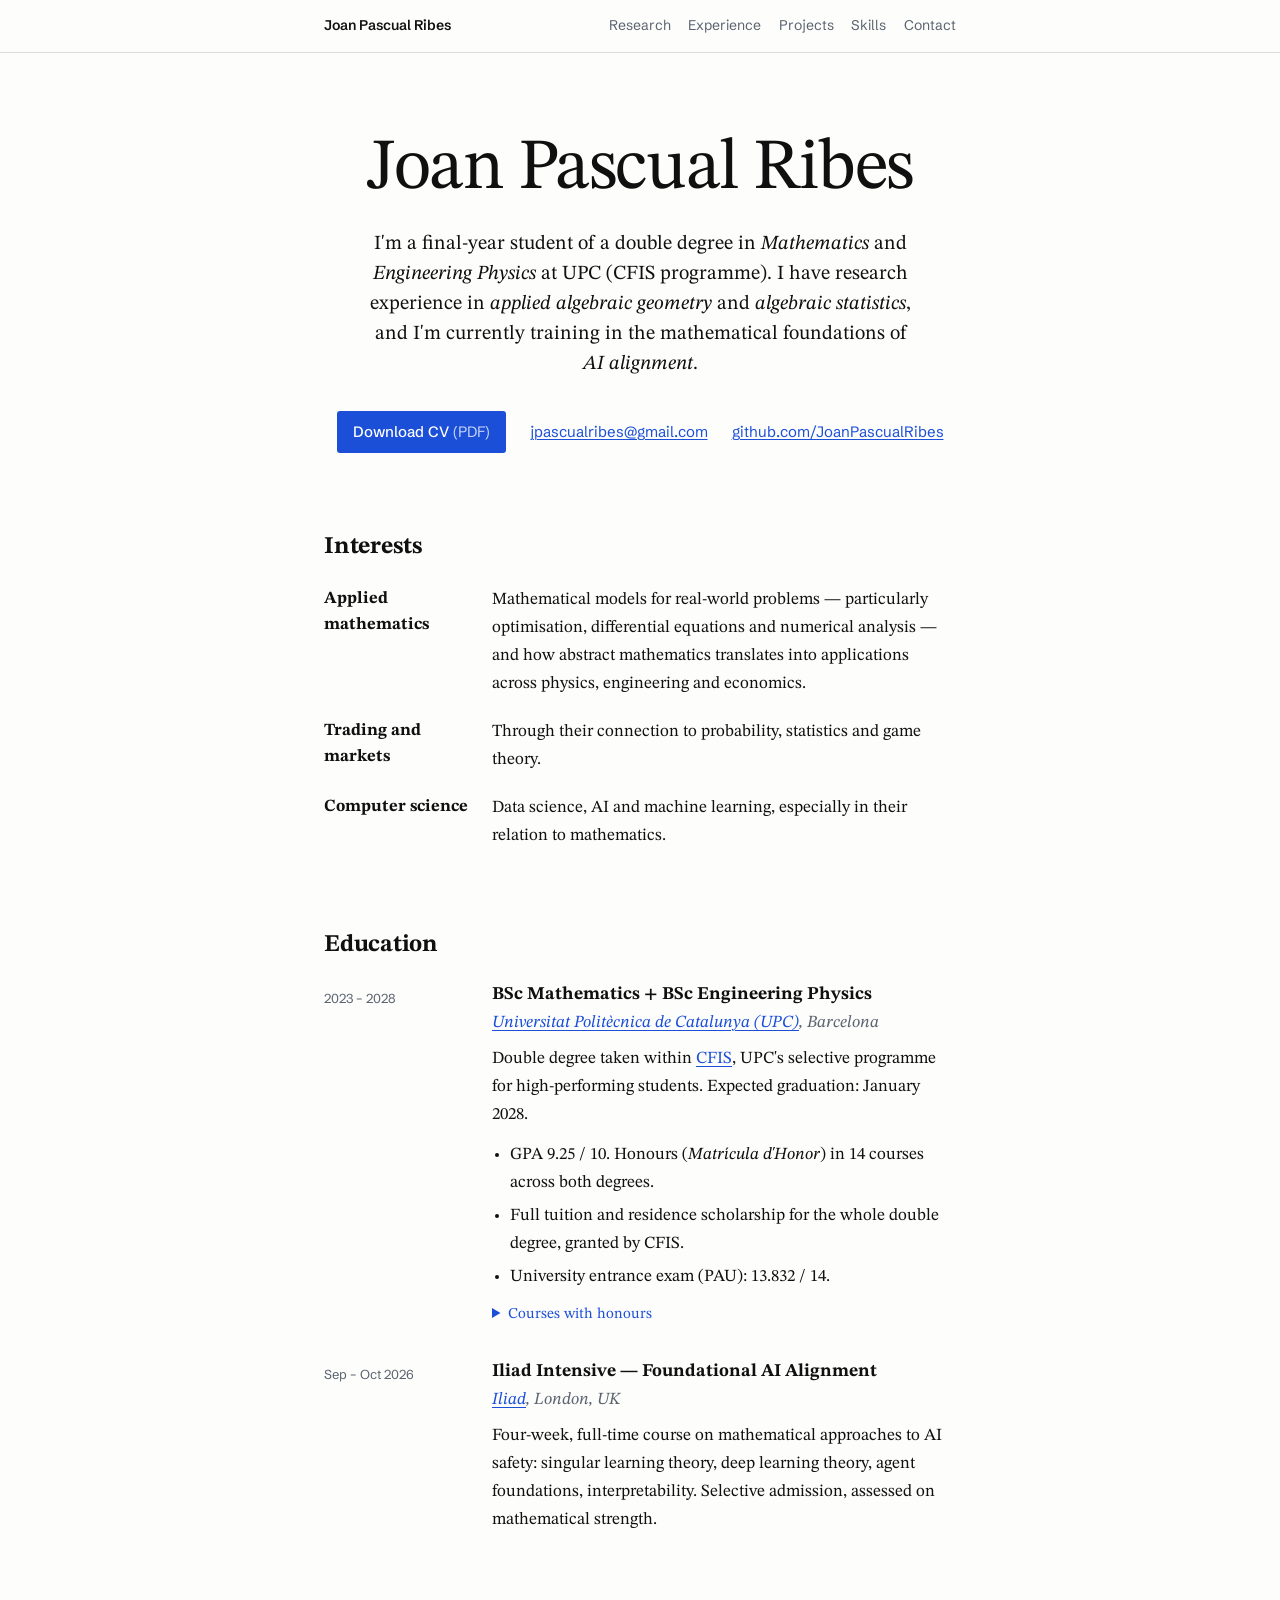
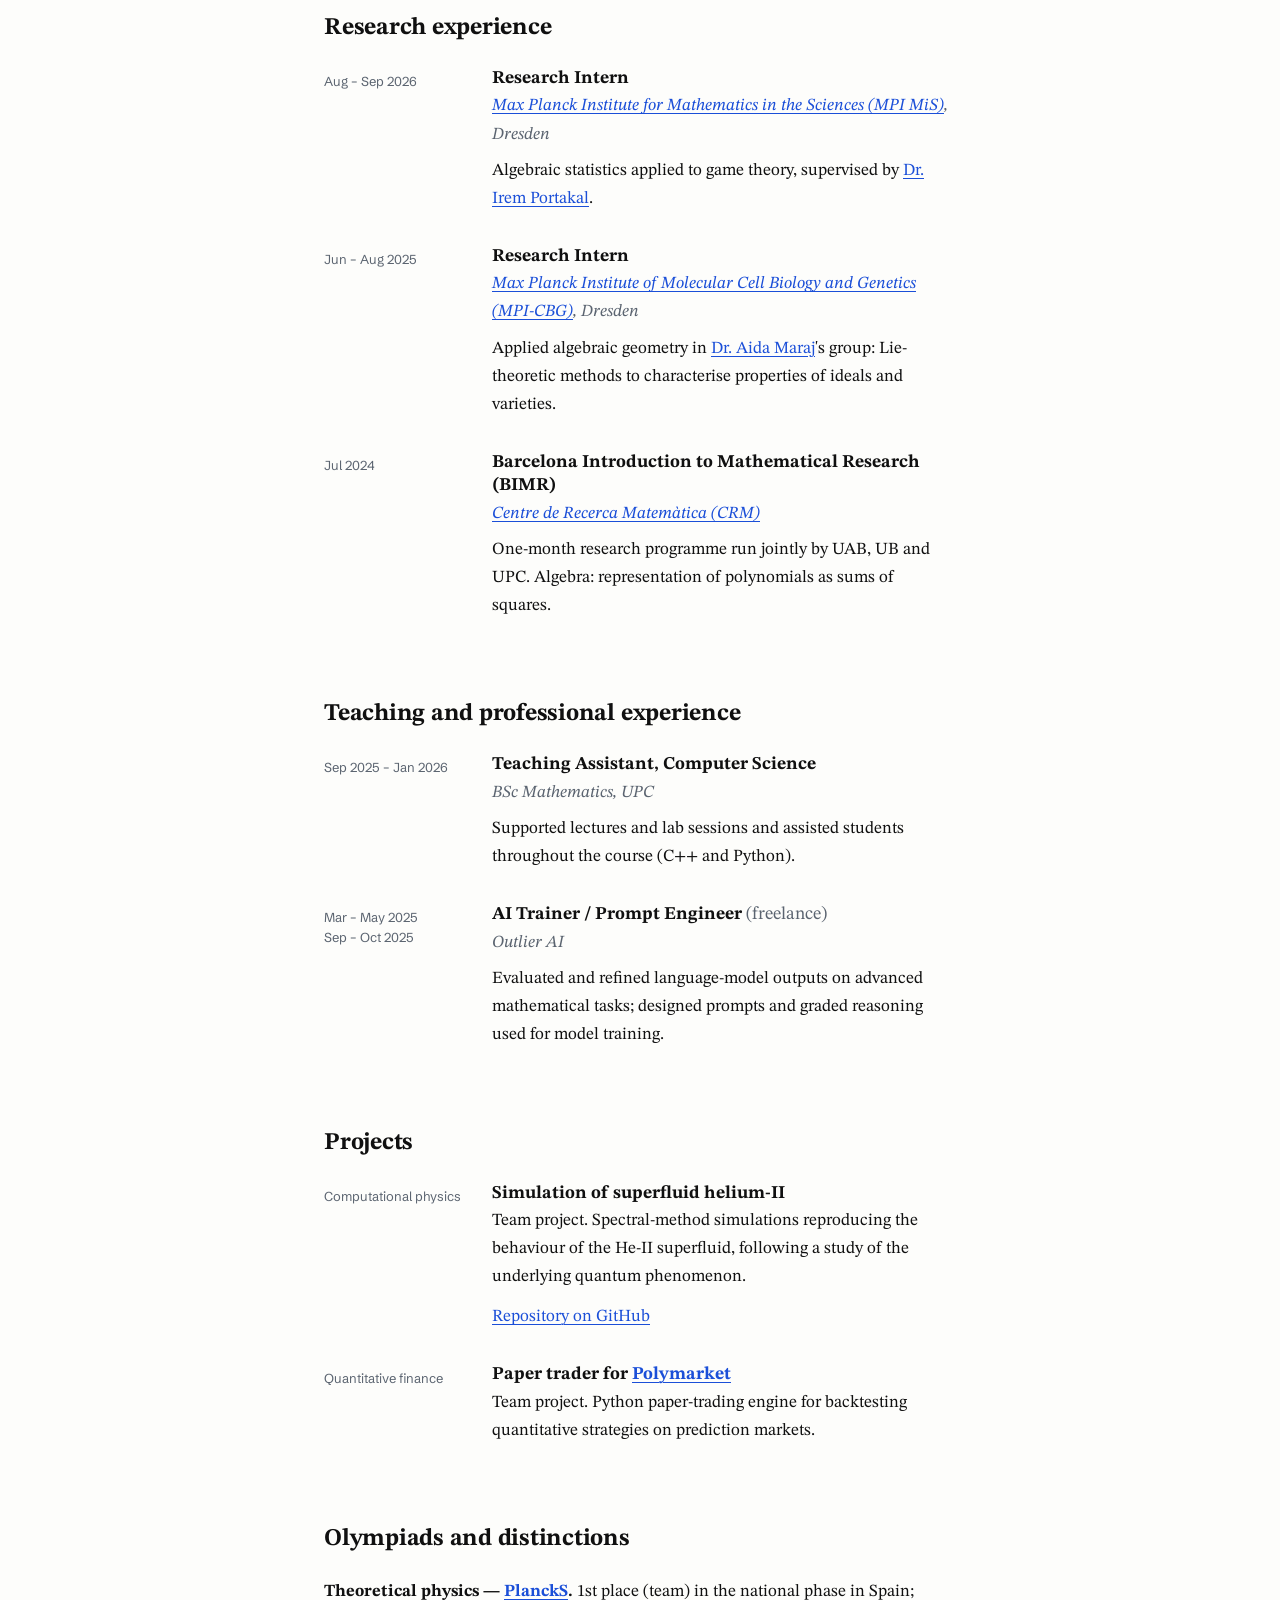
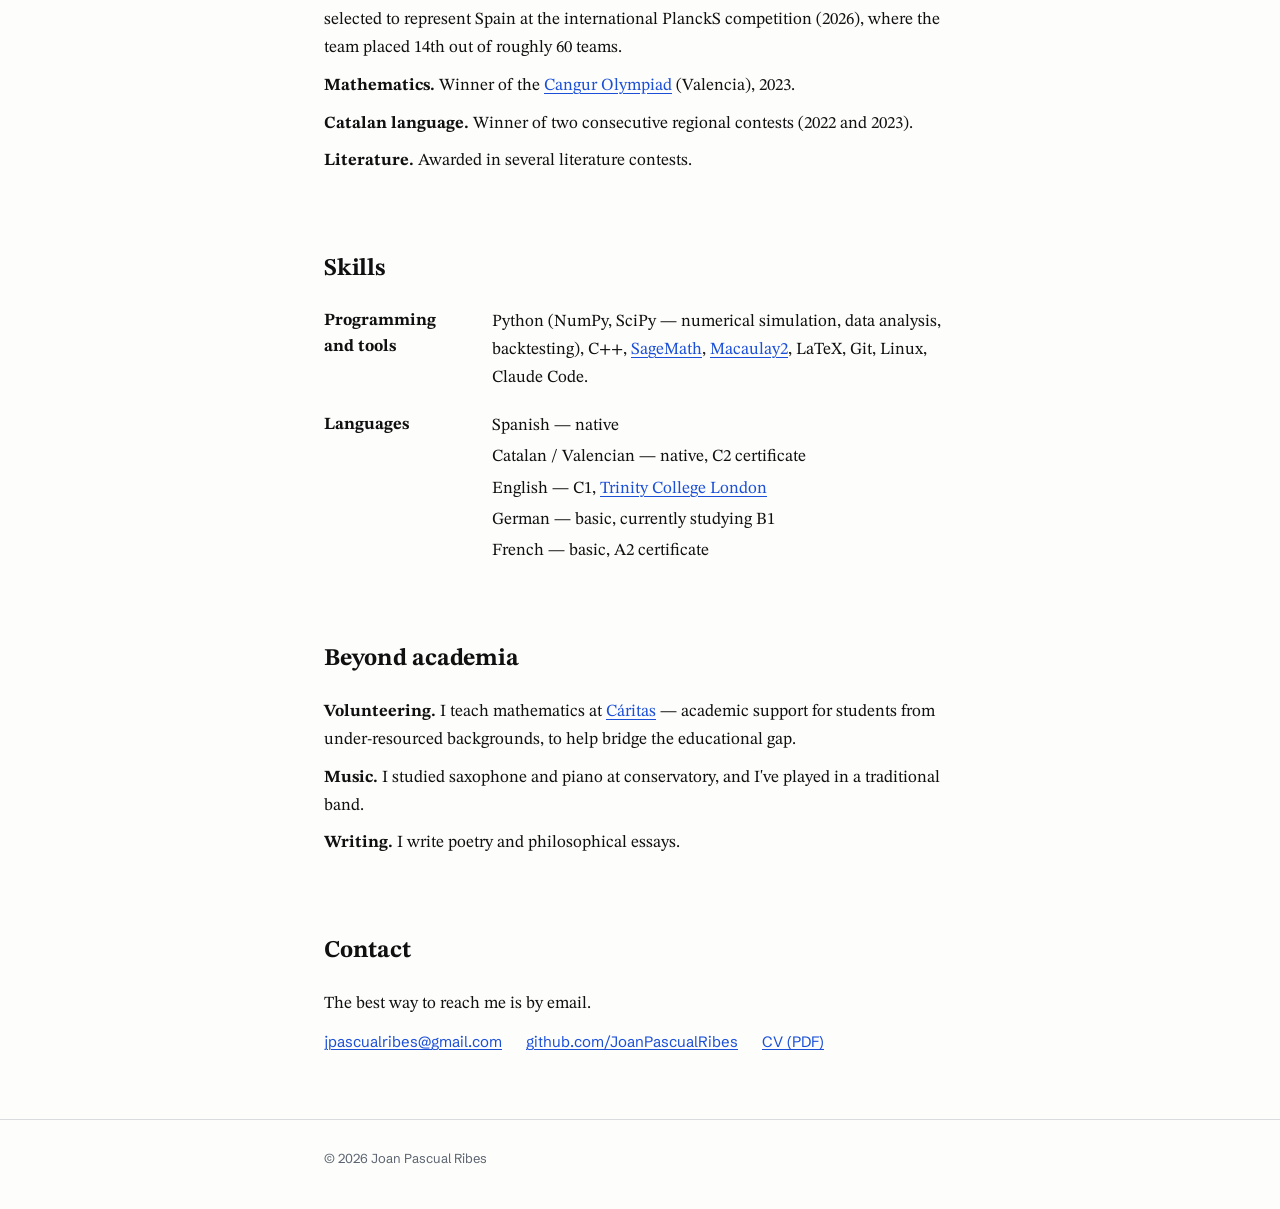
==== commit 0ed8ffb2: "Redesign: the page as a mathematical paper - One text face, STIX Two Text (the face of maths journal" ====
--- a/index.html
+++ b/index.html
@@ -14,8 +14,8 @@
 	<link rel="icon" href="data:image/svg+xml,%3Csvg xmlns='http://www.w3.org/2000/svg' viewBox='0 0 64 64'%3E%3Crect width='64' height='64' rx='12' fill='%231a1a1a'/%3E%3Ctext x='32' y='43' text-anchor='middle' font-family='Georgia,serif' font-size='32' fill='%23fbfbf9'%3EJP%3C/text%3E%3C/svg%3E">
 	<link rel="preconnect" href="https://fonts.googleapis.com">
 	<link rel="preconnect" href="https://fonts.gstatic.com" crossorigin>
-	<link rel="stylesheet" href="https://fonts.googleapis.com/css2?family=Fraunces:ital,opsz,wght@0,9..144,500;0,9..144,600;1,9..144,500&family=Inter:wght@400;500;600&family=Source+Serif+4:ital,opsz,wght@0,8..60,400;0,8..60,600;1,8..60,400&display=swap">
-	<link rel="stylesheet" href="assets/css/style.css?v=6">
+	<link rel="stylesheet" href="https://fonts.googleapis.com/css2?family=STIX+Two+Text:ital,wght@0,400..700;1,400..700&family=Schibsted+Grotesk:wght@400..700&display=swap">
+	<link rel="stylesheet" href="assets/css/style.css?v=7">
 </head>
 <body>
 
@@ -37,9 +37,8 @@
 <main id="main" class="wrap">
 
 	<section id="top" class="hero">
-		<p class="hello">Hi, I'm</p>
 		<h1>Joan Pascual Ribes</h1>
-		<p class="lead">Final-year student of a double degree in <strong>Mathematics</strong> and <strong>Engineering Physics</strong> at UPC (CFIS programme). I have research experience in <strong>applied algebraic geometry</strong> and <strong>algebraic statistics</strong>, and I'm currently training in the mathematical foundations of <strong>AI alignment</strong>.</p>
+		<p class="lead">I'm a final-year student of a double degree in <strong>Mathematics</strong> and <strong>Engineering Physics</strong> at UPC (CFIS programme). I have research experience in <strong>applied algebraic geometry</strong> and <strong>algebraic statistics</strong>, and I'm currently training in the mathematical foundations of <strong>AI alignment</strong>.</p>
 		<ul class="links">
 			<li><a class="button" href="assets/CV.pdf" download="Joan_Pascual_Ribes_CV.pdf">Download CV <span class="muted">(PDF)</span></a></li>
 			<li><a href="mailto:jpascualribes@gmail.com">jpascualribes@gmail.com</a></li>
@@ -104,7 +103,7 @@
 			<div class="when">Aug – Sep 2026</div>
 			<div class="what">
 				<h3>Research Intern</h3>
-				<p class="where"><a class="ref" href="https://www.mis.mpg.de/">Max Planck Institute for Mathematics in the Sciences (MPI MiS)</a> · Dresden</p>
+				<p class="where"><a class="ref" href="https://www.mis.mpg.de/">Max Planck Institute for Mathematics in the Sciences (MPI MiS)</a>, Dresden</p>
 				<p>Algebraic statistics applied to game theory, supervised by <a class="ref" href="https://www.irem-portakal.de/">Dr. Irem Portakal</a>.</p>
 			</div>
 		</article>
@@ -113,7 +112,7 @@
 			<div class="when">Jun – Aug 2025</div>
 			<div class="what">
 				<h3>Research Intern</h3>
-				<p class="where"><a class="ref" href="https://www.mpi-cbg.de/">Max Planck Institute of Molecular Cell Biology and Genetics (MPI-CBG)</a> · Dresden</p>
+				<p class="where"><a class="ref" href="https://www.mpi-cbg.de/">Max Planck Institute of Molecular Cell Biology and Genetics (MPI-CBG)</a>, Dresden</p>
 				<p>Applied algebraic geometry in <a class="ref" href="https://sites.google.com/view/aidamaraj">Dr. Aida Maraj</a>'s group: Lie-theoretic methods to characterise properties of ideals and varieties.</p>
 			</div>
 		</article>
@@ -158,7 +157,7 @@
 			<div class="what">
 				<h3>Simulation of superfluid helium-II</h3>
 				<p>Team project. Spectral-method simulations reproducing the behaviour of the He-II superfluid, following a study of the underlying quantum phenomenon.</p>
-				<p><a href="https://github.com/JoanPascualRibes/Superfluids">Repository on GitHub →</a></p>
+				<p><a href="https://github.com/JoanPascualRibes/Superfluids">Repository on GitHub</a></p>
 			</div>
 		</article>
 
--- a/assets/css/style.css
+++ b/assets/css/style.css
@@ -1,27 +1,36 @@
+/*
+ * Joan Pascual Ribes — personal site.
+ *
+ * Direction: the page as a mathematical paper. A centred title block, one text
+ * face (STIX Two Text, the face of maths journals) doing all the talking, and
+ * a small grotesque only for wayfinding (nav, dates, footer). Light mode is
+ * printed paper with hyperref-blue links; dark mode is a blackboard with chalk.
+ */
+
 :root {
-	--bg: #fbfbf9;
-	--bg-raised: #f2f2ee;
-	--text: #1a1a1a;
-	--muted: #5f5f5b;
-	--rule: #dcdcd6;
-	--accent: #a8451f;
+	--bg: #fdfdfb;
+	--bg-raised: #f3f4f1;
+	--text: #101010;
+	--muted: #5b6470;
+	--rule: #d9dcdf;
+	--accent: #1b4fd8;
 	--accent-ink: #ffffff;
-	--display: "Fraunces", "Source Serif 4", Charter, "Iowan Old Style", Georgia, serif;
-	--sans: "Inter", system-ui, -apple-system, "Segoe UI", Roboto, Helvetica, Arial, sans-serif;
-	--serif: "Source Serif 4", Charter, "Iowan Old Style", Georgia, "Times New Roman", serif;
-	--measure: 44rem;
+	--text-face: "STIX Two Text", "Times New Roman", Times, "Liberation Serif", serif;
+	--ui-face: "Schibsted Grotesk", system-ui, -apple-system, "Segoe UI", Roboto, Helvetica, Arial, sans-serif;
+	--measure: 42rem;
+	--col: 9rem;
 	color-scheme: light dark;
 }
 
 @media (prefers-color-scheme: dark) {
 	:root {
-		--bg: #131313;
-		--bg-raised: #1c1c1c;
-		--text: #e9e9e4;
-		--muted: #a3a39c;
-		--rule: #2e2e2c;
-		--accent: #e8a582;
-		--accent-ink: #1f1109;
+		--bg: #1b2421;
+		--bg-raised: #222c28;
+		--text: #ebe8dd;
+		--muted: #a3aaa2;
+		--rule: #34403a;
+		--accent: #efd27c;
+		--accent-ink: #1b2421;
 	}
 }
 
@@ -40,9 +49,9 @@
 	margin: 0;
 	background: var(--bg);
 	color: var(--text);
-	font-family: var(--serif);
+	font-family: var(--text-face);
 	font-size: 1.0625rem;
-	line-height: 1.6;
+	line-height: 1.65;
 	-webkit-font-smoothing: antialiased;
 	text-rendering: optimizeLegibility;
 }
@@ -57,7 +66,7 @@
 	color: var(--accent);
 	text-decoration: underline;
 	text-decoration-thickness: 1px;
-	text-underline-offset: 0.15em;
+	text-underline-offset: 0.16em;
 }
 
 a:hover { text-decoration-thickness: 2px; }
@@ -75,23 +84,23 @@
 	background: var(--accent);
 	color: var(--accent-ink);
 	padding: 0.5rem 0.75rem;
-	border-radius: 4px;
+	border-radius: 3px;
 	z-index: 10;
 }
 
 .skip:focus { left: 0.5rem; }
 
-/* Header */
+/* Header: the only chrome on the page */
 
 .site-header {
 	position: sticky;
 	top: 0;
 	z-index: 5;
-	background: color-mix(in srgb, var(--bg) 88%, transparent);
+	background: color-mix(in srgb, var(--bg) 90%, transparent);
 	backdrop-filter: blur(8px);
 	-webkit-backdrop-filter: blur(8px);
 	border-bottom: 1px solid var(--rule);
-	font-family: var(--sans);
+	font-family: var(--ui-face);
 	font-size: 0.875rem;
 }
 
@@ -99,7 +108,7 @@
 	display: flex;
 	align-items: center;
 	justify-content: space-between;
-	gap: 1rem 1.5rem;
+	gap: 0.5rem 1.5rem;
 	flex-wrap: wrap;
 	min-height: 3.25rem;
 	padding-block: 0.6rem;
@@ -109,7 +118,6 @@
 	font-weight: 600;
 	color: var(--text);
 	text-decoration: none;
-	letter-spacing: -0.01em;
 }
 
 .site-header nav {
@@ -125,45 +133,33 @@
 
 .site-header nav a:hover { color: var(--text); }
 
-/* Hero */
+/* Title block */
 
 .hero {
-	padding-block: 4.5rem 3rem;
-	border-bottom: 1px solid var(--rule);
-}
-
-.hello {
-	font-family: var(--sans);
-	font-size: 0.9375rem;
-	color: var(--muted);
-	margin: 0 0 0.35rem;
+	text-align: center;
+	padding-block: 5rem 3.5rem;
 }
 
 h1 {
-	font-family: var(--display);
-	font-variation-settings: "opsz" 144, "SOFT" 40;
-	font-weight: 500;
-	font-size: clamp(2.25rem, 6vw, 3.25rem);
-	letter-spacing: -0.015em;
-	line-height: 1.05;
-	margin: 0 0 1.25rem;
+	font-weight: 400;
+	font-size: clamp(2.75rem, 8vw, 4.5rem);
+	letter-spacing: -0.02em;
+	line-height: 1;
+	margin: 0 0 1.5rem;
 }
 
 .lead {
-	font-size: 1.3125rem;
+	font-size: 1.25rem;
 	line-height: 1.5;
-	max-width: 38rem;
-	margin: 0 0 1.75rem;
-}
-
-/* Keywords in the lead: set in the display face, italic — emphasis by contrast of type, not colour */
+	max-width: 34rem;
+	margin: 0 auto 2rem;
+	text-wrap: pretty;
+}
+
+/* Keywords in the lead: same face, italic — the way a paper stresses a term */
 .lead strong {
-	font-family: var(--display);
+	font-weight: 400;
 	font-style: italic;
-	font-weight: 500;
-	font-size: 1.06em;
-	font-variation-settings: "opsz" 40;
-	color: var(--text);
 }
 
 .links {
@@ -174,9 +170,11 @@
 	flex-wrap: wrap;
 	align-items: center;
 	gap: 0.75rem 1.5rem;
-	font-family: var(--sans);
+	font-family: var(--ui-face);
 	font-size: 0.9375rem;
 }
+
+.hero .links { justify-content: center; }
 
 .button {
 	display: inline-block;
@@ -184,38 +182,31 @@
 	color: var(--accent-ink);
 	text-decoration: none;
 	padding: 0.55rem 1rem;
-	border-radius: 6px;
+	border-radius: 3px;
 	font-weight: 500;
 }
 
-.button:hover { text-decoration: none; filter: brightness(1.1); }
+.button:hover { text-decoration: none; filter: brightness(1.08); }
 .button .muted { color: inherit; opacity: 0.75; }
 
-/* Sections */
-
-section {
-	padding-block: 2.75rem;
-	border-bottom: 1px solid var(--rule);
-}
-
-section:last-of-type { border-bottom: 0; }
+/* Sections: whitespace, not rules */
+
+section { padding-block: 2.5rem; }
+
+.hero + section { padding-top: 1.5rem; }
 
 h2 {
-	font-family: var(--sans);
-	font-weight: 600;
-	font-size: 0.8125rem;
-	letter-spacing: 0.08em;
-	text-transform: uppercase;
-	color: var(--muted);
+	font-weight: 700;
+	font-size: 1.5rem;
+	letter-spacing: -0.01em;
+	line-height: 1.2;
 	margin: 0 0 1.5rem;
 }
 
 h3 {
-	font-family: var(--sans);
-	font-weight: 600;
-	font-size: 1.0625rem;
-	letter-spacing: -0.01em;
-	line-height: 1.35;
+	font-weight: 700;
+	font-size: 1.125rem;
+	line-height: 1.3;
 	margin: 0 0 0.15rem;
 }
 
@@ -224,18 +215,18 @@
 
 .muted { color: var(--muted); font-weight: 400; }
 
+/* Affiliation line, set like the author line of a paper */
 .where {
-	font-family: var(--sans);
-	font-size: 0.875rem;
+	font-style: italic;
 	color: var(--muted);
-	margin-bottom: 0.6rem;
+	margin-bottom: 0.5rem;
 }
 
 /* Entries: date column + content */
 
 .entry {
 	display: grid;
-	grid-template-columns: 9.5rem 1fr;
+	grid-template-columns: var(--col) 1fr;
 	gap: 0.25rem 1.5rem;
 	margin-bottom: 2rem;
 }
@@ -243,11 +234,11 @@
 .entry:last-child { margin-bottom: 0; }
 
 .when {
-	font-family: var(--sans);
+	font-family: var(--ui-face);
 	font-size: 0.8125rem;
 	color: var(--muted);
 	line-height: 1.5;
-	padding-top: 0.25rem;
+	padding-top: 0.35rem;
 }
 
 .when span { display: block; }
@@ -266,8 +257,6 @@
 
 summary {
 	cursor: pointer;
-	font-family: var(--sans);
-	font-size: 0.875rem;
 	color: var(--accent);
 }
 
@@ -285,16 +274,13 @@
 
 dl > div {
 	display: grid;
-	grid-template-columns: 9.5rem 1fr;
+	grid-template-columns: var(--col) 1fr;
 	gap: 0.25rem 1.5rem;
 }
 
 dt {
-	font-family: var(--sans);
-	font-weight: 600;
-	font-size: 0.9375rem;
+	font-weight: 700;
 	line-height: 1.5;
-	padding-top: 0.1rem;
 }
 
 dd { margin: 0; }
@@ -313,8 +299,9 @@
 
 .site-footer {
 	border-top: 1px solid var(--rule);
+	margin-top: 1.5rem;
 	padding-block: 1.75rem 2.5rem;
-	font-family: var(--sans);
+	font-family: var(--ui-face);
 	font-size: 0.8125rem;
 	color: var(--muted);
 }
@@ -331,9 +318,6 @@
 	}
 
 	.when { padding-top: 0; }
-	.when span { display: inline; }
-	.when span + span::before { content: " · "; }
-
-	.hero { padding-block: 3rem 2.25rem; }
-	section { padding-block: 2.25rem; }
-}
+
+	.hero { padding-block: 3.5rem 2.5rem; }
+}
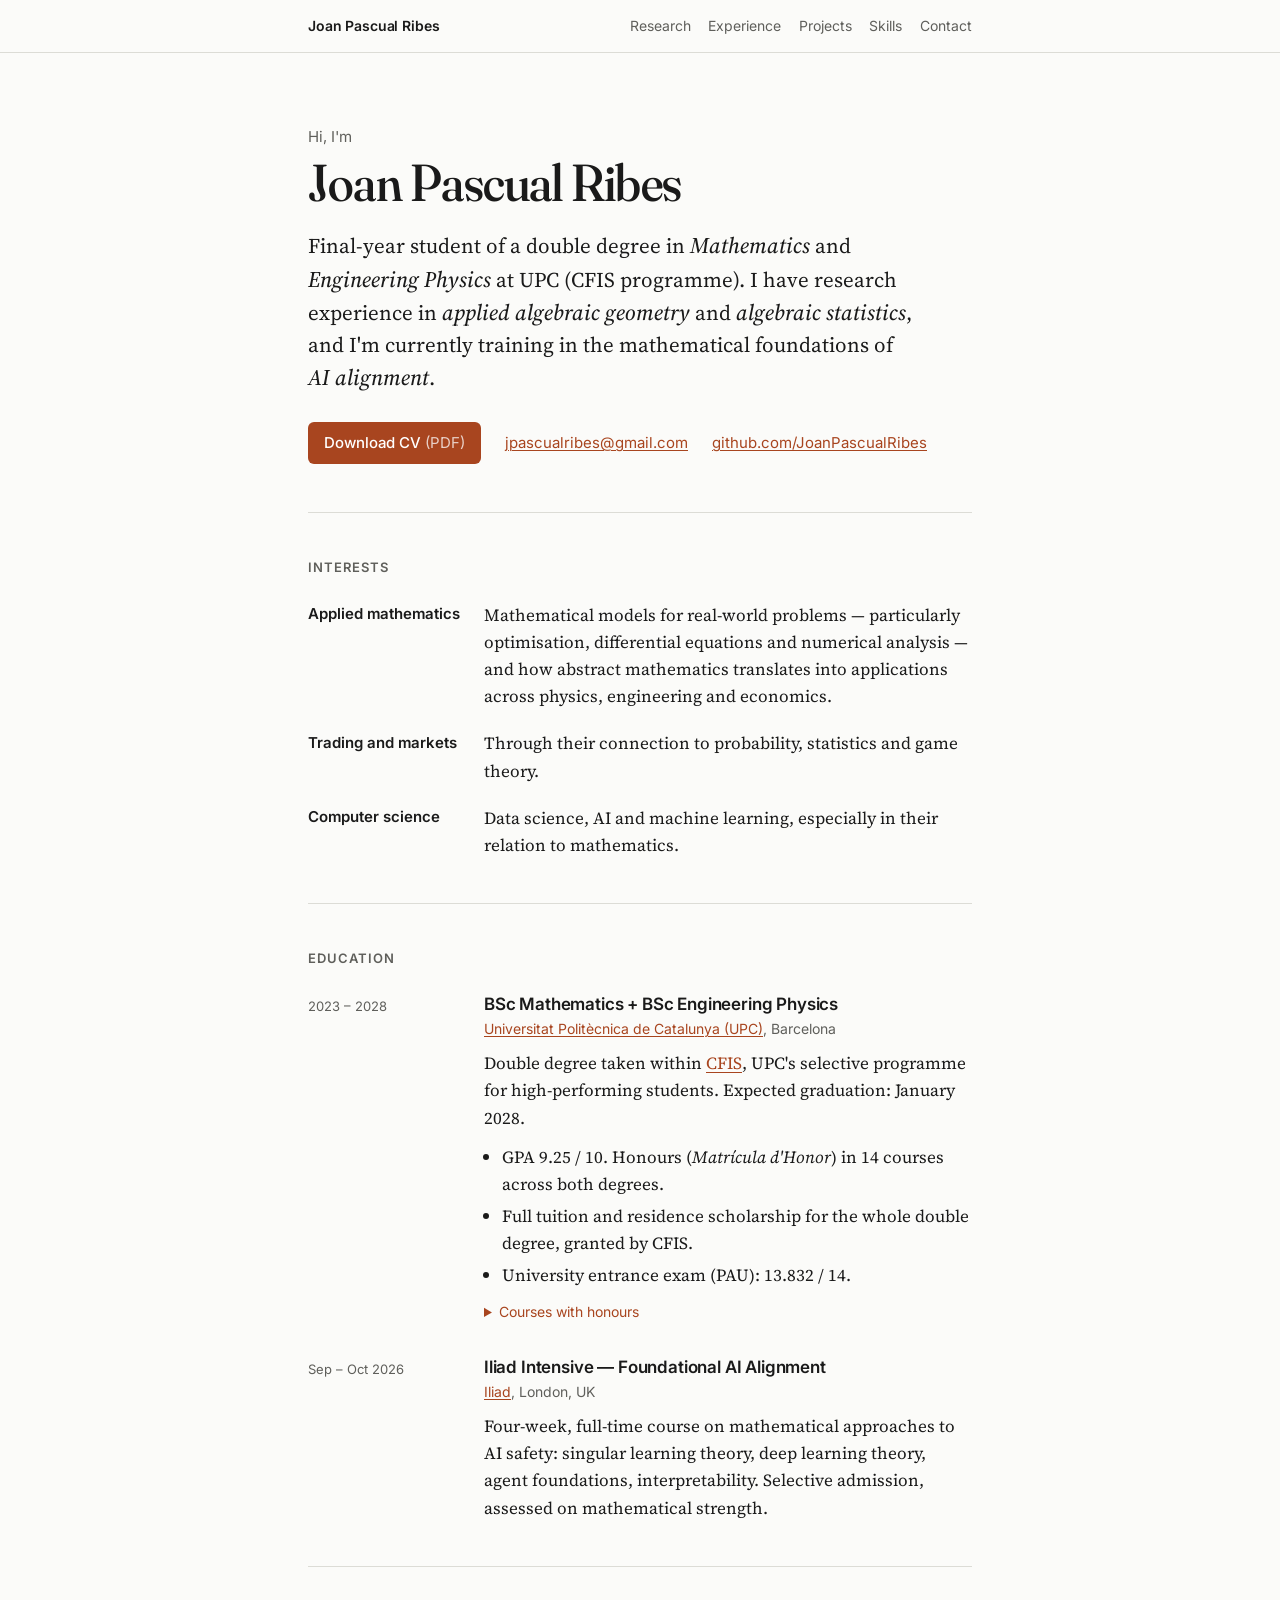
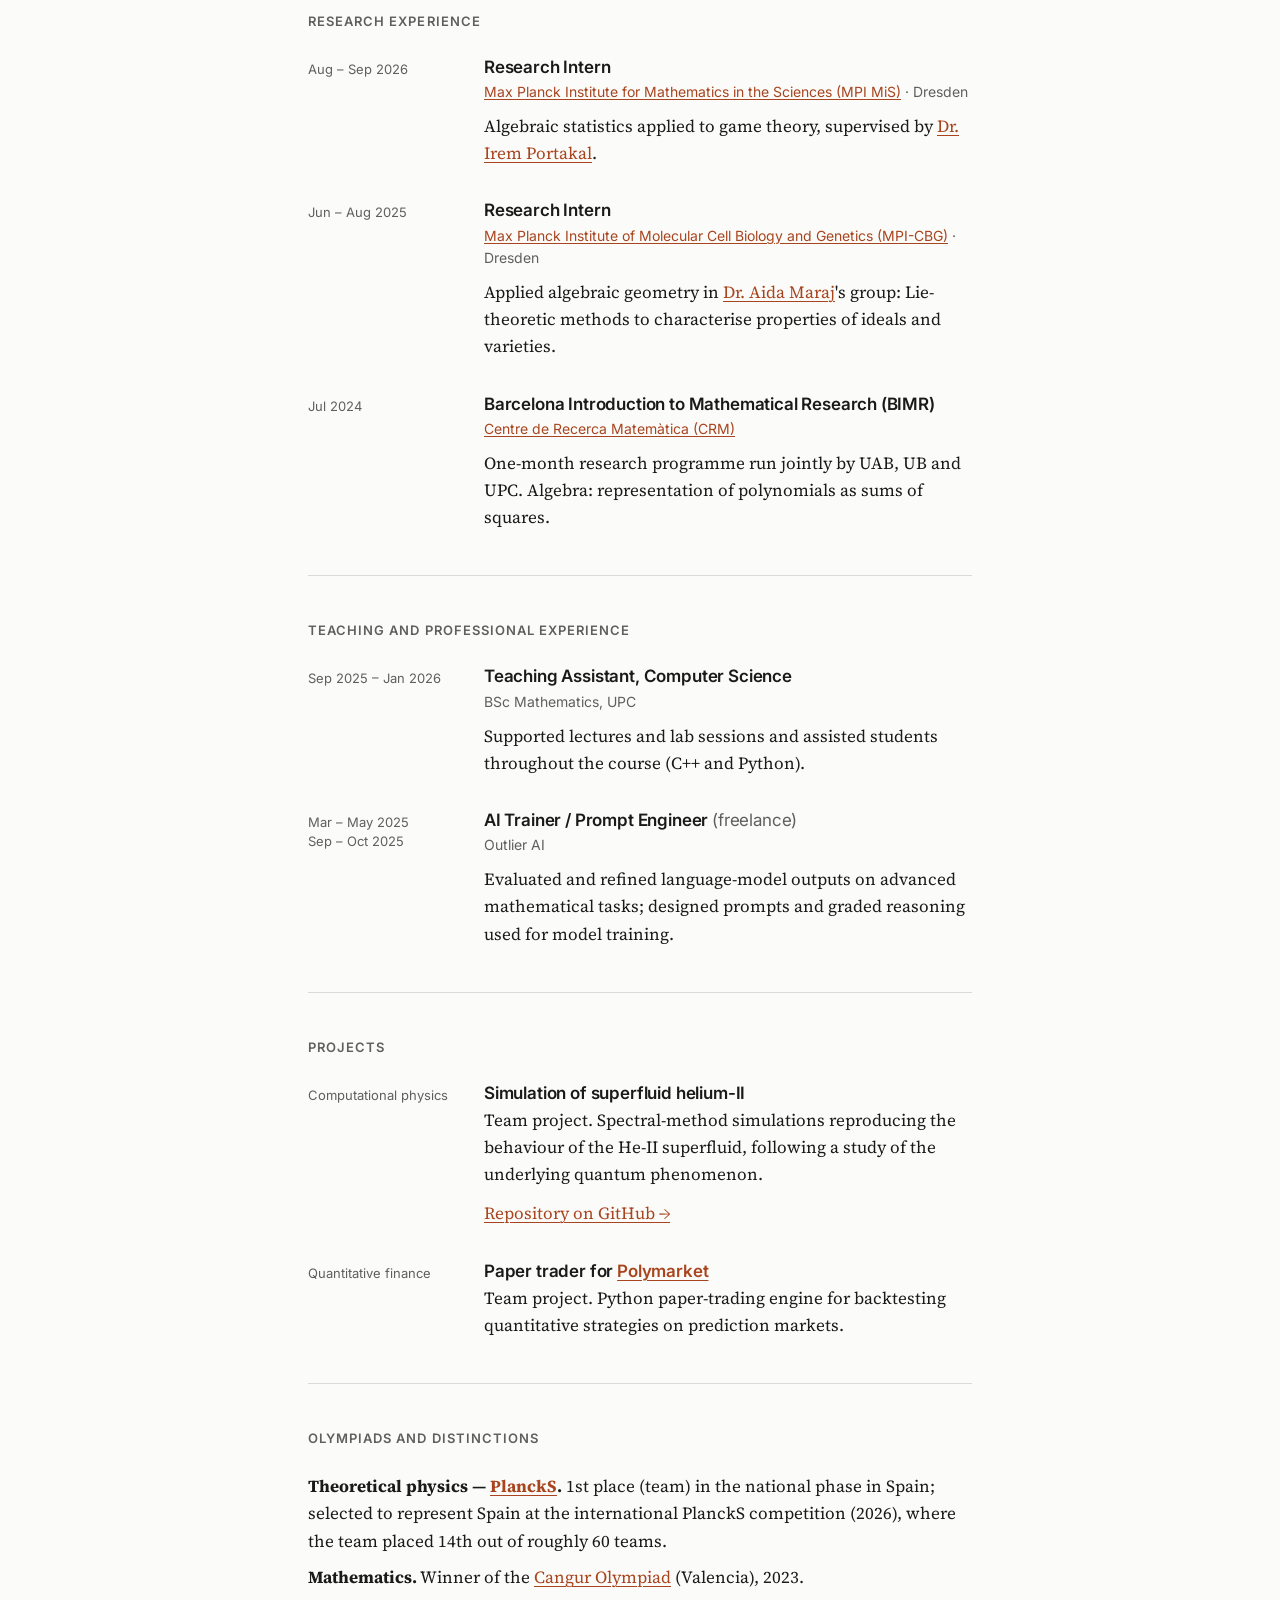
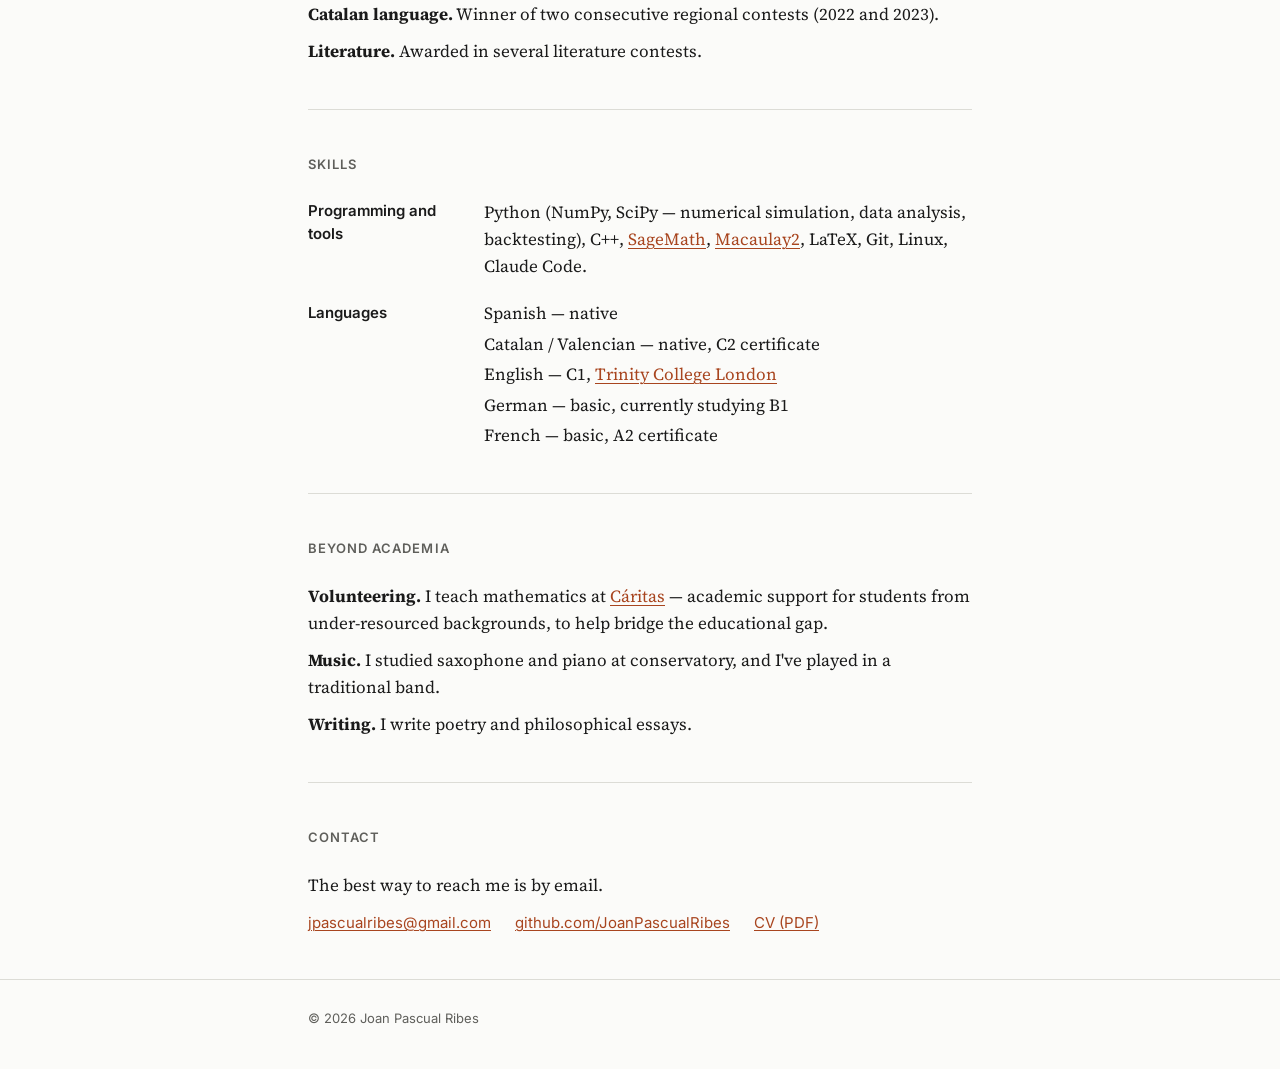
==== commit d1975016: "Revert "Redesign: the page as a mathematical paper" This reverts commit 0ed8ffb26bb065bc006caa11d139" ====
--- a/index.html
+++ b/index.html
@@ -14,8 +14,8 @@
 	<link rel="icon" href="data:image/svg+xml,%3Csvg xmlns='http://www.w3.org/2000/svg' viewBox='0 0 64 64'%3E%3Crect width='64' height='64' rx='12' fill='%231a1a1a'/%3E%3Ctext x='32' y='43' text-anchor='middle' font-family='Georgia,serif' font-size='32' fill='%23fbfbf9'%3EJP%3C/text%3E%3C/svg%3E">
 	<link rel="preconnect" href="https://fonts.googleapis.com">
 	<link rel="preconnect" href="https://fonts.gstatic.com" crossorigin>
-	<link rel="stylesheet" href="https://fonts.googleapis.com/css2?family=STIX+Two+Text:ital,wght@0,400..700;1,400..700&family=Schibsted+Grotesk:wght@400..700&display=swap">
-	<link rel="stylesheet" href="assets/css/style.css?v=7">
+	<link rel="stylesheet" href="https://fonts.googleapis.com/css2?family=Fraunces:ital,opsz,wght@0,9..144,500;0,9..144,600;1,9..144,500&family=Inter:wght@400;500;600&family=Source+Serif+4:ital,opsz,wght@0,8..60,400;0,8..60,600;1,8..60,400&display=swap">
+	<link rel="stylesheet" href="assets/css/style.css?v=6">
 </head>
 <body>
 
@@ -37,8 +37,9 @@
 <main id="main" class="wrap">
 
 	<section id="top" class="hero">
+		<p class="hello">Hi, I'm</p>
 		<h1>Joan Pascual Ribes</h1>
-		<p class="lead">I'm a final-year student of a double degree in <strong>Mathematics</strong> and <strong>Engineering Physics</strong> at UPC (CFIS programme). I have research experience in <strong>applied algebraic geometry</strong> and <strong>algebraic statistics</strong>, and I'm currently training in the mathematical foundations of <strong>AI alignment</strong>.</p>
+		<p class="lead">Final-year student of a double degree in <strong>Mathematics</strong> and <strong>Engineering Physics</strong> at UPC (CFIS programme). I have research experience in <strong>applied algebraic geometry</strong> and <strong>algebraic statistics</strong>, and I'm currently training in the mathematical foundations of <strong>AI alignment</strong>.</p>
 		<ul class="links">
 			<li><a class="button" href="assets/CV.pdf" download="Joan_Pascual_Ribes_CV.pdf">Download CV <span class="muted">(PDF)</span></a></li>
 			<li><a href="mailto:jpascualribes@gmail.com">jpascualribes@gmail.com</a></li>
@@ -103,7 +104,7 @@
 			<div class="when">Aug – Sep 2026</div>
 			<div class="what">
 				<h3>Research Intern</h3>
-				<p class="where"><a class="ref" href="https://www.mis.mpg.de/">Max Planck Institute for Mathematics in the Sciences (MPI MiS)</a>, Dresden</p>
+				<p class="where"><a class="ref" href="https://www.mis.mpg.de/">Max Planck Institute for Mathematics in the Sciences (MPI MiS)</a> · Dresden</p>
 				<p>Algebraic statistics applied to game theory, supervised by <a class="ref" href="https://www.irem-portakal.de/">Dr. Irem Portakal</a>.</p>
 			</div>
 		</article>
@@ -112,7 +113,7 @@
 			<div class="when">Jun – Aug 2025</div>
 			<div class="what">
 				<h3>Research Intern</h3>
-				<p class="where"><a class="ref" href="https://www.mpi-cbg.de/">Max Planck Institute of Molecular Cell Biology and Genetics (MPI-CBG)</a>, Dresden</p>
+				<p class="where"><a class="ref" href="https://www.mpi-cbg.de/">Max Planck Institute of Molecular Cell Biology and Genetics (MPI-CBG)</a> · Dresden</p>
 				<p>Applied algebraic geometry in <a class="ref" href="https://sites.google.com/view/aidamaraj">Dr. Aida Maraj</a>'s group: Lie-theoretic methods to characterise properties of ideals and varieties.</p>
 			</div>
 		</article>
@@ -157,7 +158,7 @@
 			<div class="what">
 				<h3>Simulation of superfluid helium-II</h3>
 				<p>Team project. Spectral-method simulations reproducing the behaviour of the He-II superfluid, following a study of the underlying quantum phenomenon.</p>
-				<p><a href="https://github.com/JoanPascualRibes/Superfluids">Repository on GitHub</a></p>
+				<p><a href="https://github.com/JoanPascualRibes/Superfluids">Repository on GitHub →</a></p>
 			</div>
 		</article>
 
--- a/assets/css/style.css
+++ b/assets/css/style.css
@@ -1,36 +1,27 @@
-/*
- * Joan Pascual Ribes — personal site.
- *
- * Direction: the page as a mathematical paper. A centred title block, one text
- * face (STIX Two Text, the face of maths journals) doing all the talking, and
- * a small grotesque only for wayfinding (nav, dates, footer). Light mode is
- * printed paper with hyperref-blue links; dark mode is a blackboard with chalk.
- */
-
 :root {
-	--bg: #fdfdfb;
-	--bg-raised: #f3f4f1;
-	--text: #101010;
-	--muted: #5b6470;
-	--rule: #d9dcdf;
-	--accent: #1b4fd8;
+	--bg: #fbfbf9;
+	--bg-raised: #f2f2ee;
+	--text: #1a1a1a;
+	--muted: #5f5f5b;
+	--rule: #dcdcd6;
+	--accent: #a8451f;
 	--accent-ink: #ffffff;
-	--text-face: "STIX Two Text", "Times New Roman", Times, "Liberation Serif", serif;
-	--ui-face: "Schibsted Grotesk", system-ui, -apple-system, "Segoe UI", Roboto, Helvetica, Arial, sans-serif;
-	--measure: 42rem;
-	--col: 9rem;
+	--display: "Fraunces", "Source Serif 4", Charter, "Iowan Old Style", Georgia, serif;
+	--sans: "Inter", system-ui, -apple-system, "Segoe UI", Roboto, Helvetica, Arial, sans-serif;
+	--serif: "Source Serif 4", Charter, "Iowan Old Style", Georgia, "Times New Roman", serif;
+	--measure: 44rem;
 	color-scheme: light dark;
 }
 
 @media (prefers-color-scheme: dark) {
 	:root {
-		--bg: #1b2421;
-		--bg-raised: #222c28;
-		--text: #ebe8dd;
-		--muted: #a3aaa2;
-		--rule: #34403a;
-		--accent: #efd27c;
-		--accent-ink: #1b2421;
+		--bg: #131313;
+		--bg-raised: #1c1c1c;
+		--text: #e9e9e4;
+		--muted: #a3a39c;
+		--rule: #2e2e2c;
+		--accent: #e8a582;
+		--accent-ink: #1f1109;
 	}
 }
 
@@ -49,9 +40,9 @@
 	margin: 0;
 	background: var(--bg);
 	color: var(--text);
-	font-family: var(--text-face);
+	font-family: var(--serif);
 	font-size: 1.0625rem;
-	line-height: 1.65;
+	line-height: 1.6;
 	-webkit-font-smoothing: antialiased;
 	text-rendering: optimizeLegibility;
 }
@@ -66,7 +57,7 @@
 	color: var(--accent);
 	text-decoration: underline;
 	text-decoration-thickness: 1px;
-	text-underline-offset: 0.16em;
+	text-underline-offset: 0.15em;
 }
 
 a:hover { text-decoration-thickness: 2px; }
@@ -84,23 +75,23 @@
 	background: var(--accent);
 	color: var(--accent-ink);
 	padding: 0.5rem 0.75rem;
-	border-radius: 3px;
+	border-radius: 4px;
 	z-index: 10;
 }
 
 .skip:focus { left: 0.5rem; }
 
-/* Header: the only chrome on the page */
+/* Header */
 
 .site-header {
 	position: sticky;
 	top: 0;
 	z-index: 5;
-	background: color-mix(in srgb, var(--bg) 90%, transparent);
+	background: color-mix(in srgb, var(--bg) 88%, transparent);
 	backdrop-filter: blur(8px);
 	-webkit-backdrop-filter: blur(8px);
 	border-bottom: 1px solid var(--rule);
-	font-family: var(--ui-face);
+	font-family: var(--sans);
 	font-size: 0.875rem;
 }
 
@@ -108,7 +99,7 @@
 	display: flex;
 	align-items: center;
 	justify-content: space-between;
-	gap: 0.5rem 1.5rem;
+	gap: 1rem 1.5rem;
 	flex-wrap: wrap;
 	min-height: 3.25rem;
 	padding-block: 0.6rem;
@@ -118,6 +109,7 @@
 	font-weight: 600;
 	color: var(--text);
 	text-decoration: none;
+	letter-spacing: -0.01em;
 }
 
 .site-header nav {
@@ -133,33 +125,45 @@
 
 .site-header nav a:hover { color: var(--text); }
 
-/* Title block */
+/* Hero */
 
 .hero {
-	text-align: center;
-	padding-block: 5rem 3.5rem;
+	padding-block: 4.5rem 3rem;
+	border-bottom: 1px solid var(--rule);
+}
+
+.hello {
+	font-family: var(--sans);
+	font-size: 0.9375rem;
+	color: var(--muted);
+	margin: 0 0 0.35rem;
 }
 
 h1 {
-	font-weight: 400;
-	font-size: clamp(2.75rem, 8vw, 4.5rem);
-	letter-spacing: -0.02em;
-	line-height: 1;
-	margin: 0 0 1.5rem;
+	font-family: var(--display);
+	font-variation-settings: "opsz" 144, "SOFT" 40;
+	font-weight: 500;
+	font-size: clamp(2.25rem, 6vw, 3.25rem);
+	letter-spacing: -0.015em;
+	line-height: 1.05;
+	margin: 0 0 1.25rem;
 }
 
 .lead {
-	font-size: 1.25rem;
+	font-size: 1.3125rem;
 	line-height: 1.5;
-	max-width: 34rem;
-	margin: 0 auto 2rem;
-	text-wrap: pretty;
-}
-
-/* Keywords in the lead: same face, italic — the way a paper stresses a term */
+	max-width: 38rem;
+	margin: 0 0 1.75rem;
+}
+
+/* Keywords in the lead: set in the display face, italic — emphasis by contrast of type, not colour */
 .lead strong {
-	font-weight: 400;
+	font-family: var(--display);
 	font-style: italic;
+	font-weight: 500;
+	font-size: 1.06em;
+	font-variation-settings: "opsz" 40;
+	color: var(--text);
 }
 
 .links {
@@ -170,11 +174,9 @@
 	flex-wrap: wrap;
 	align-items: center;
 	gap: 0.75rem 1.5rem;
-	font-family: var(--ui-face);
+	font-family: var(--sans);
 	font-size: 0.9375rem;
 }
-
-.hero .links { justify-content: center; }
 
 .button {
 	display: inline-block;
@@ -182,31 +184,38 @@
 	color: var(--accent-ink);
 	text-decoration: none;
 	padding: 0.55rem 1rem;
-	border-radius: 3px;
+	border-radius: 6px;
 	font-weight: 500;
 }
 
-.button:hover { text-decoration: none; filter: brightness(1.08); }
+.button:hover { text-decoration: none; filter: brightness(1.1); }
 .button .muted { color: inherit; opacity: 0.75; }
 
-/* Sections: whitespace, not rules */
-
-section { padding-block: 2.5rem; }
-
-.hero + section { padding-top: 1.5rem; }
+/* Sections */
+
+section {
+	padding-block: 2.75rem;
+	border-bottom: 1px solid var(--rule);
+}
+
+section:last-of-type { border-bottom: 0; }
 
 h2 {
-	font-weight: 700;
-	font-size: 1.5rem;
+	font-family: var(--sans);
+	font-weight: 600;
+	font-size: 0.8125rem;
+	letter-spacing: 0.08em;
+	text-transform: uppercase;
+	color: var(--muted);
+	margin: 0 0 1.5rem;
+}
+
+h3 {
+	font-family: var(--sans);
+	font-weight: 600;
+	font-size: 1.0625rem;
 	letter-spacing: -0.01em;
-	line-height: 1.2;
-	margin: 0 0 1.5rem;
-}
-
-h3 {
-	font-weight: 700;
-	font-size: 1.125rem;
-	line-height: 1.3;
+	line-height: 1.35;
 	margin: 0 0 0.15rem;
 }
 
@@ -215,18 +224,18 @@
 
 .muted { color: var(--muted); font-weight: 400; }
 
-/* Affiliation line, set like the author line of a paper */
 .where {
-	font-style: italic;
-	color: var(--muted);
-	margin-bottom: 0.5rem;
+	font-family: var(--sans);
+	font-size: 0.875rem;
+	color: var(--muted);
+	margin-bottom: 0.6rem;
 }
 
 /* Entries: date column + content */
 
 .entry {
 	display: grid;
-	grid-template-columns: var(--col) 1fr;
+	grid-template-columns: 9.5rem 1fr;
 	gap: 0.25rem 1.5rem;
 	margin-bottom: 2rem;
 }
@@ -234,11 +243,11 @@
 .entry:last-child { margin-bottom: 0; }
 
 .when {
-	font-family: var(--ui-face);
+	font-family: var(--sans);
 	font-size: 0.8125rem;
 	color: var(--muted);
 	line-height: 1.5;
-	padding-top: 0.35rem;
+	padding-top: 0.25rem;
 }
 
 .when span { display: block; }
@@ -257,6 +266,8 @@
 
 summary {
 	cursor: pointer;
+	font-family: var(--sans);
+	font-size: 0.875rem;
 	color: var(--accent);
 }
 
@@ -274,13 +285,16 @@
 
 dl > div {
 	display: grid;
-	grid-template-columns: var(--col) 1fr;
+	grid-template-columns: 9.5rem 1fr;
 	gap: 0.25rem 1.5rem;
 }
 
 dt {
-	font-weight: 700;
+	font-family: var(--sans);
+	font-weight: 600;
+	font-size: 0.9375rem;
 	line-height: 1.5;
+	padding-top: 0.1rem;
 }
 
 dd { margin: 0; }
@@ -299,9 +313,8 @@
 
 .site-footer {
 	border-top: 1px solid var(--rule);
-	margin-top: 1.5rem;
 	padding-block: 1.75rem 2.5rem;
-	font-family: var(--ui-face);
+	font-family: var(--sans);
 	font-size: 0.8125rem;
 	color: var(--muted);
 }
@@ -318,6 +331,9 @@
 	}
 
 	.when { padding-top: 0; }
-
-	.hero { padding-block: 3.5rem 2.5rem; }
-}
+	.when span { display: inline; }
+	.when span + span::before { content: " · "; }
+
+	.hero { padding-block: 3rem 2.25rem; }
+	section { padding-block: 2.25rem; }
+}
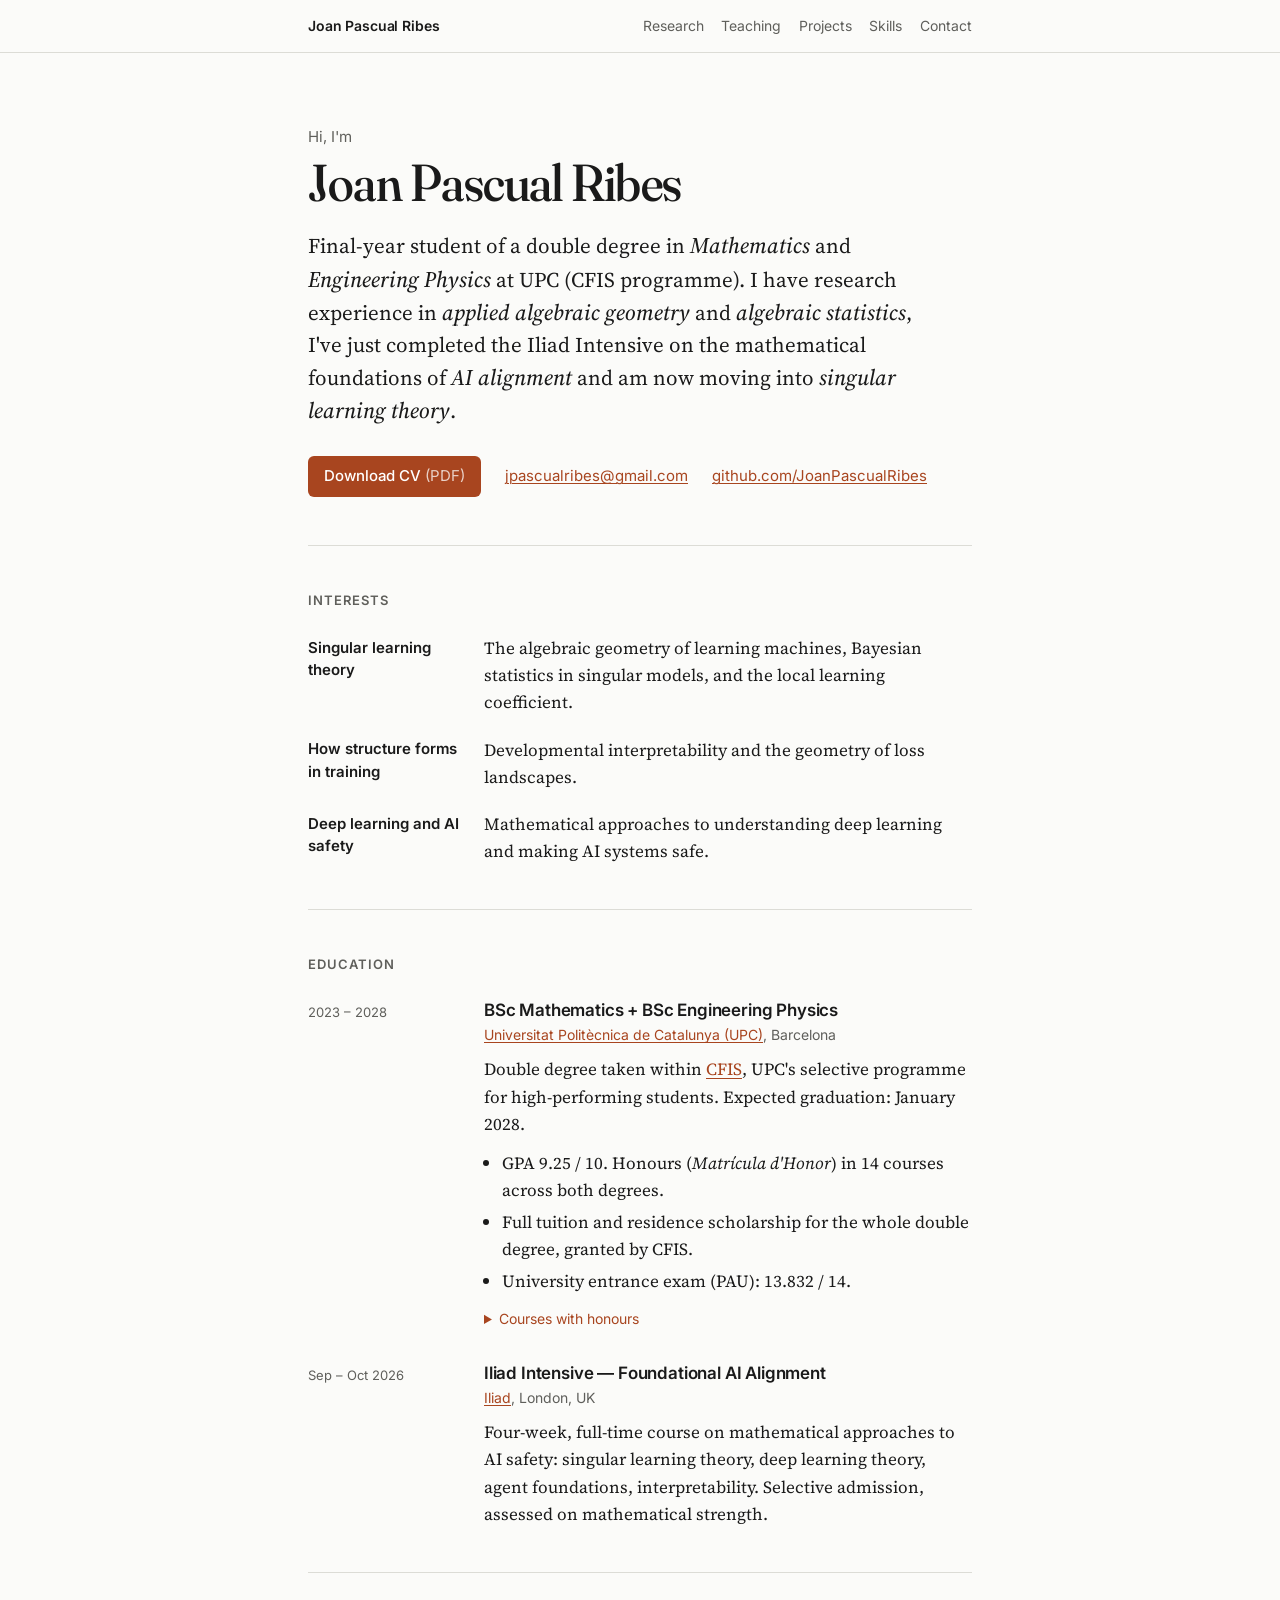
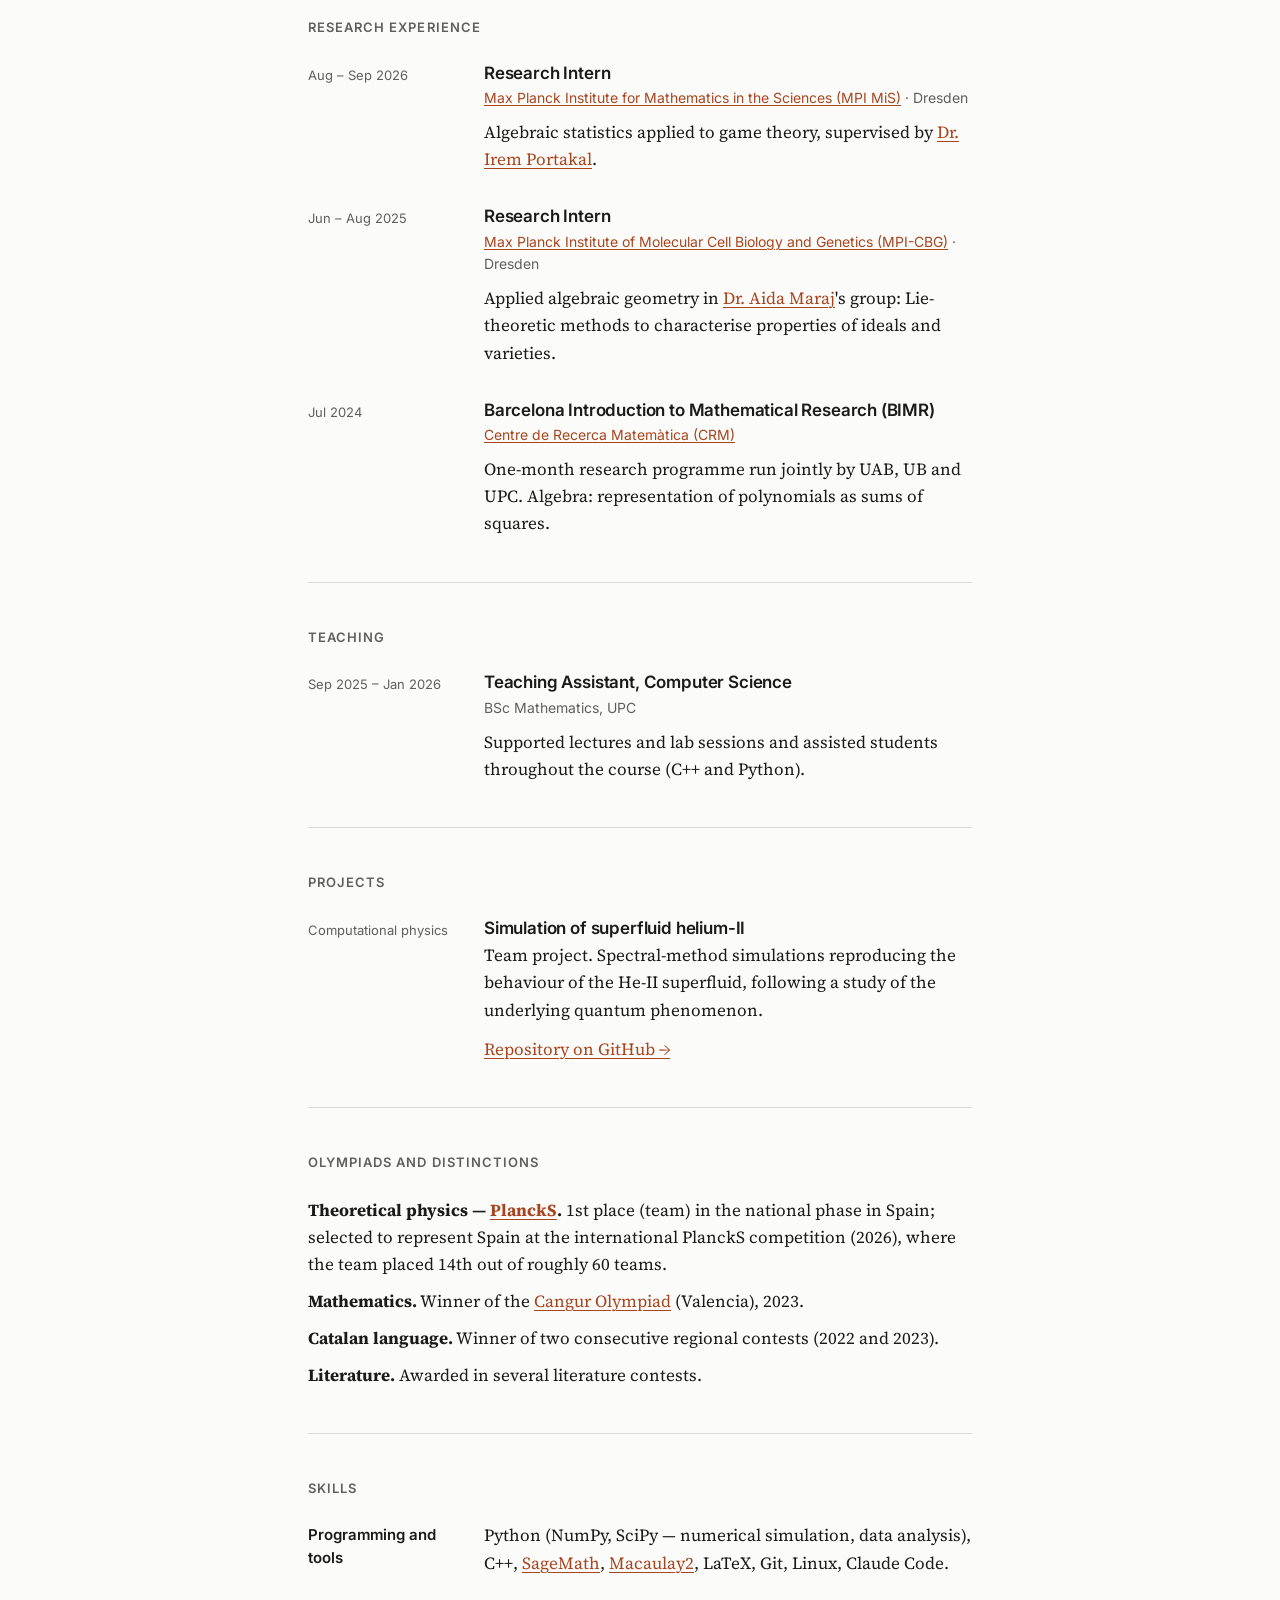
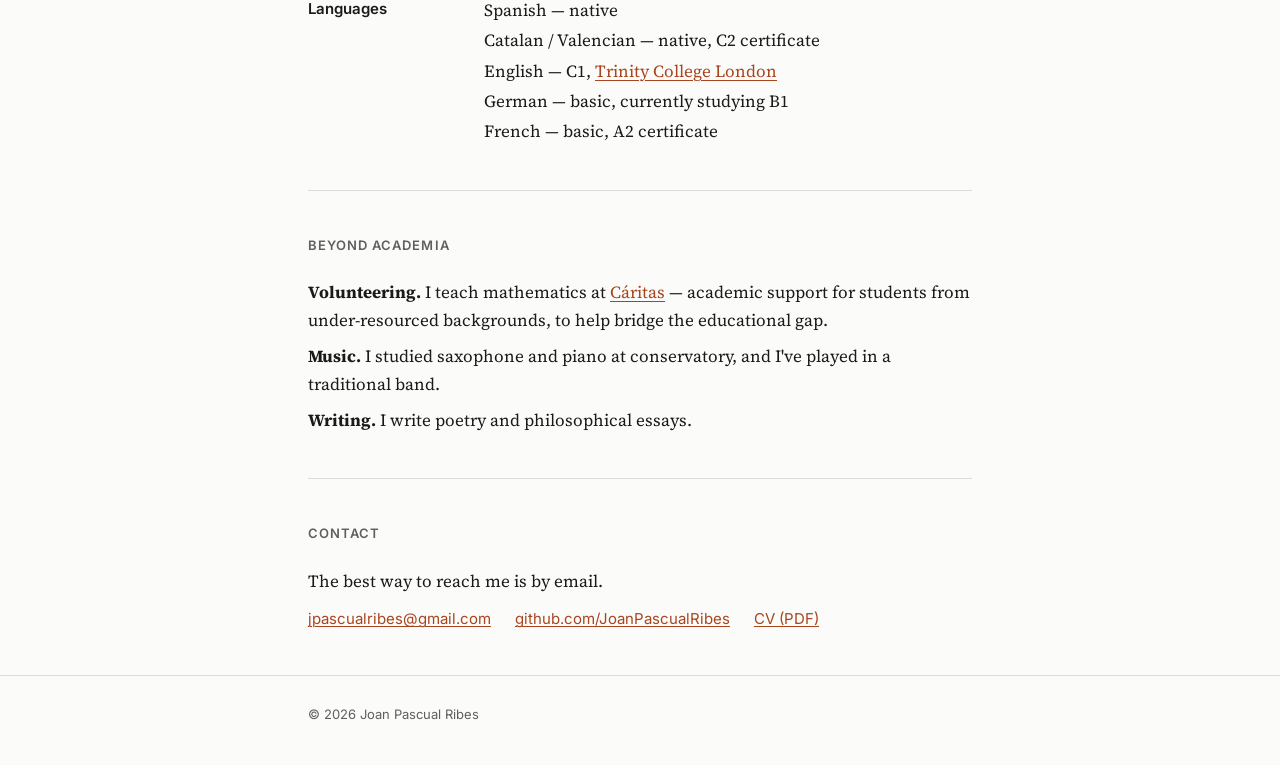
==== commit c39ff3b6: "Site: SLT-focused interests and hero; drop Outlier AI and Polymarket" ====
--- a/index.html
+++ b/index.html
@@ -4,11 +4,11 @@
 	<meta charset="utf-8">
 	<meta name="viewport" content="width=device-width, initial-scale=1">
 	<title>Joan Pascual Ribes</title>
-	<meta name="description" content="Joan Pascual Ribes — final-year student of a double degree in Mathematics and Engineering Physics at UPC (CFIS), with research experience in applied algebraic geometry and algebraic statistics.">
+	<meta name="description" content="Joan Pascual Ribes — final-year student of a double degree in Mathematics and Engineering Physics at UPC (CFIS), with research experience in applied algebraic geometry and algebraic statistics, now moving into singular learning theory.">
 	<meta name="author" content="Joan Pascual Ribes">
 	<meta property="og:type" content="website">
 	<meta property="og:title" content="Joan Pascual Ribes">
-	<meta property="og:description" content="Final-year student of a double degree in Mathematics and Engineering Physics at UPC (CFIS), with research experience in applied algebraic geometry and algebraic statistics.">
+	<meta property="og:description" content="Final-year student of a double degree in Mathematics and Engineering Physics at UPC (CFIS), with research experience in applied algebraic geometry and algebraic statistics, now moving into singular learning theory.">
 	<meta property="og:url" content="https://joanpascualribes.github.io/">
 	<link rel="canonical" href="https://joanpascualribes.github.io/">
 	<link rel="icon" href="data:image/svg+xml,%3Csvg xmlns='http://www.w3.org/2000/svg' viewBox='0 0 64 64'%3E%3Crect width='64' height='64' rx='12' fill='%231a1a1a'/%3E%3Ctext x='32' y='43' text-anchor='middle' font-family='Georgia,serif' font-size='32' fill='%23fbfbf9'%3EJP%3C/text%3E%3C/svg%3E">
@@ -26,7 +26,7 @@
 		<a class="brand" href="#top">Joan Pascual Ribes</a>
 		<nav aria-label="Sections">
 			<a href="#research">Research</a>
-			<a href="#experience">Experience</a>
+			<a href="#experience">Teaching</a>
 			<a href="#projects">Projects</a>
 			<a href="#skills">Skills</a>
 			<a href="#contact">Contact</a>
@@ -39,7 +39,7 @@
 	<section id="top" class="hero">
 		<p class="hello">Hi, I'm</p>
 		<h1>Joan Pascual Ribes</h1>
-		<p class="lead">Final-year student of a double degree in <strong>Mathematics</strong> and <strong>Engineering Physics</strong> at UPC (CFIS programme). I have research experience in <strong>applied algebraic geometry</strong> and <strong>algebraic statistics</strong>, and I'm currently training in the mathematical foundations of <strong>AI alignment</strong>.</p>
+		<p class="lead">Final-year student of a double degree in <strong>Mathematics</strong> and <strong>Engineering Physics</strong> at UPC (CFIS programme). I have research experience in <strong>applied algebraic geometry</strong> and <strong>algebraic statistics</strong>, I've just completed the Iliad Intensive on the mathematical foundations of <strong>AI alignment</strong> and am now moving into <strong>singular learning theory</strong>.</p>
 		<ul class="links">
 			<li><a class="button" href="assets/CV.pdf" download="Joan_Pascual_Ribes_CV.pdf">Download CV <span class="muted">(PDF)</span></a></li>
 			<li><a href="mailto:jpascualribes@gmail.com">jpascualribes@gmail.com</a></li>
@@ -51,16 +51,16 @@
 		<h2>Interests</h2>
 		<dl class="interests">
 			<div>
-				<dt>Applied mathematics</dt>
-				<dd>Mathematical models for real-world problems — particularly optimisation, differential equations and numerical analysis — and how abstract mathematics translates into applications across physics, engineering and economics.</dd>
-			</div>
-			<div>
-				<dt>Trading and markets</dt>
-				<dd>Through their connection to probability, statistics and game theory.</dd>
-			</div>
-			<div>
-				<dt>Computer science</dt>
-				<dd>Data science, AI and machine learning, especially in their relation to mathematics.</dd>
+				<dt>Singular learning theory</dt>
+				<dd>The algebraic geometry of learning machines, Bayesian statistics in singular models, and the local learning coefficient.</dd>
+			</div>
+			<div>
+				<dt>How structure forms in training</dt>
+				<dd>Developmental interpretability and the geometry of loss landscapes.</dd>
+			</div>
+			<div>
+				<dt>Deep learning and AI safety</dt>
+				<dd>Mathematical approaches to understanding deep learning and making AI systems safe.</dd>
 			</div>
 		</dl>
 	</section>
@@ -129,7 +129,7 @@
 	</section>
 
 	<section id="experience">
-		<h2>Teaching and professional experience</h2>
+		<h2>Teaching</h2>
 
 		<article class="entry">
 			<div class="when">Sep 2025 – Jan 2026</div>
@@ -140,14 +140,6 @@
 			</div>
 		</article>
 
-		<article class="entry">
-			<div class="when"><span>Mar – May 2025</span><span>Sep – Oct 2025</span></div>
-			<div class="what">
-				<h3>AI Trainer / Prompt Engineer <span class="muted">(freelance)</span></h3>
-				<p class="where">Outlier AI</p>
-				<p>Evaluated and refined language-model outputs on advanced mathematical tasks; designed prompts and graded reasoning used for model training.</p>
-			</div>
-		</article>
 	</section>
 
 	<section id="projects">
@@ -162,13 +154,6 @@
 			</div>
 		</article>
 
-		<article class="entry">
-			<div class="when">Quantitative finance</div>
-			<div class="what">
-				<h3>Paper trader for <a class="ref" href="https://polymarket.com/">Polymarket</a></h3>
-				<p>Team project. Python paper-trading engine for backtesting quantitative strategies on prediction markets.</p>
-			</div>
-		</article>
 	</section>
 
 	<section id="distinctions">
@@ -186,7 +171,7 @@
 		<dl class="skills">
 			<div>
 				<dt>Programming and tools</dt>
-				<dd>Python (NumPy, SciPy — numerical simulation, data analysis, backtesting), C++, <a class="ref" href="https://www.sagemath.org/">SageMath</a>, <a class="ref" href="https://macaulay2.com/">Macaulay2</a>, LaTeX, Git, Linux, Claude Code.</dd>
+				<dd>Python (NumPy, SciPy — numerical simulation, data analysis), C++, <a class="ref" href="https://www.sagemath.org/">SageMath</a>, <a class="ref" href="https://macaulay2.com/">Macaulay2</a>, LaTeX, Git, Linux, Claude Code.</dd>
 			</div>
 			<div>
 				<dt>Languages</dt>
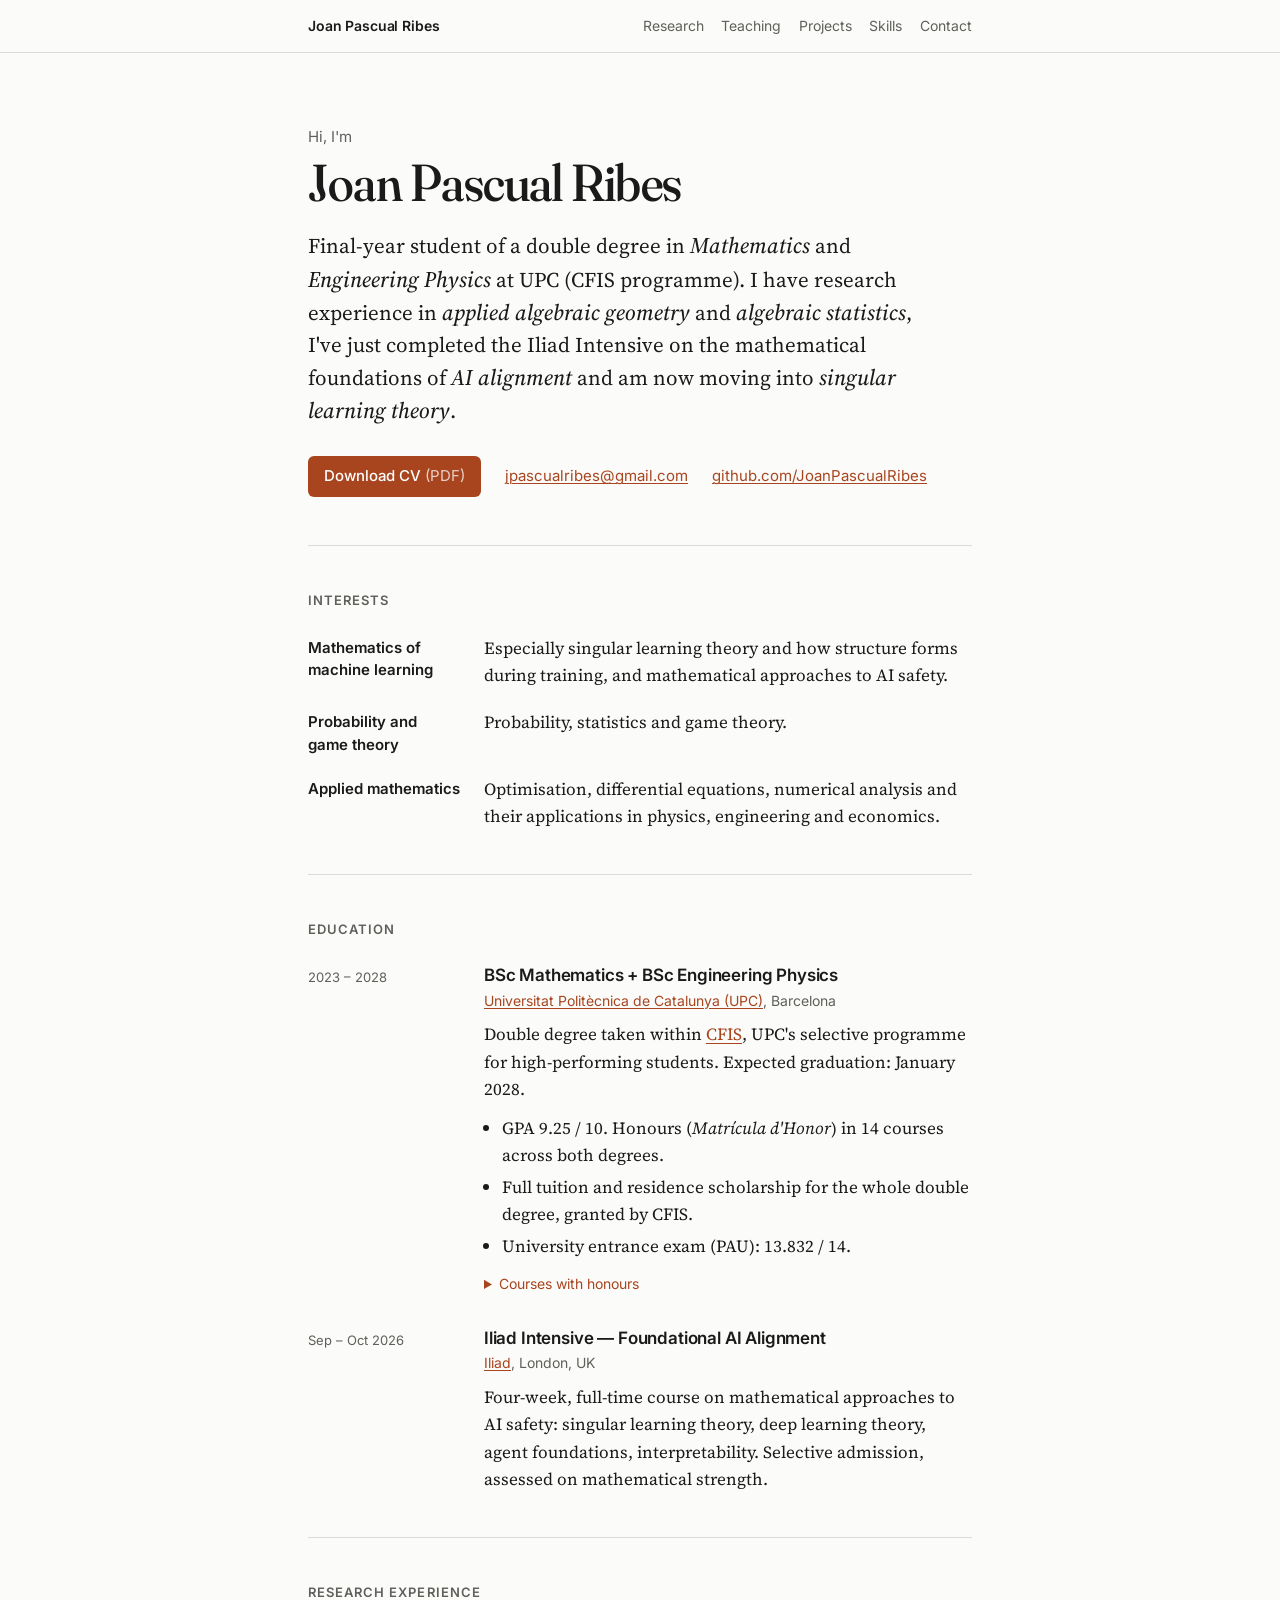
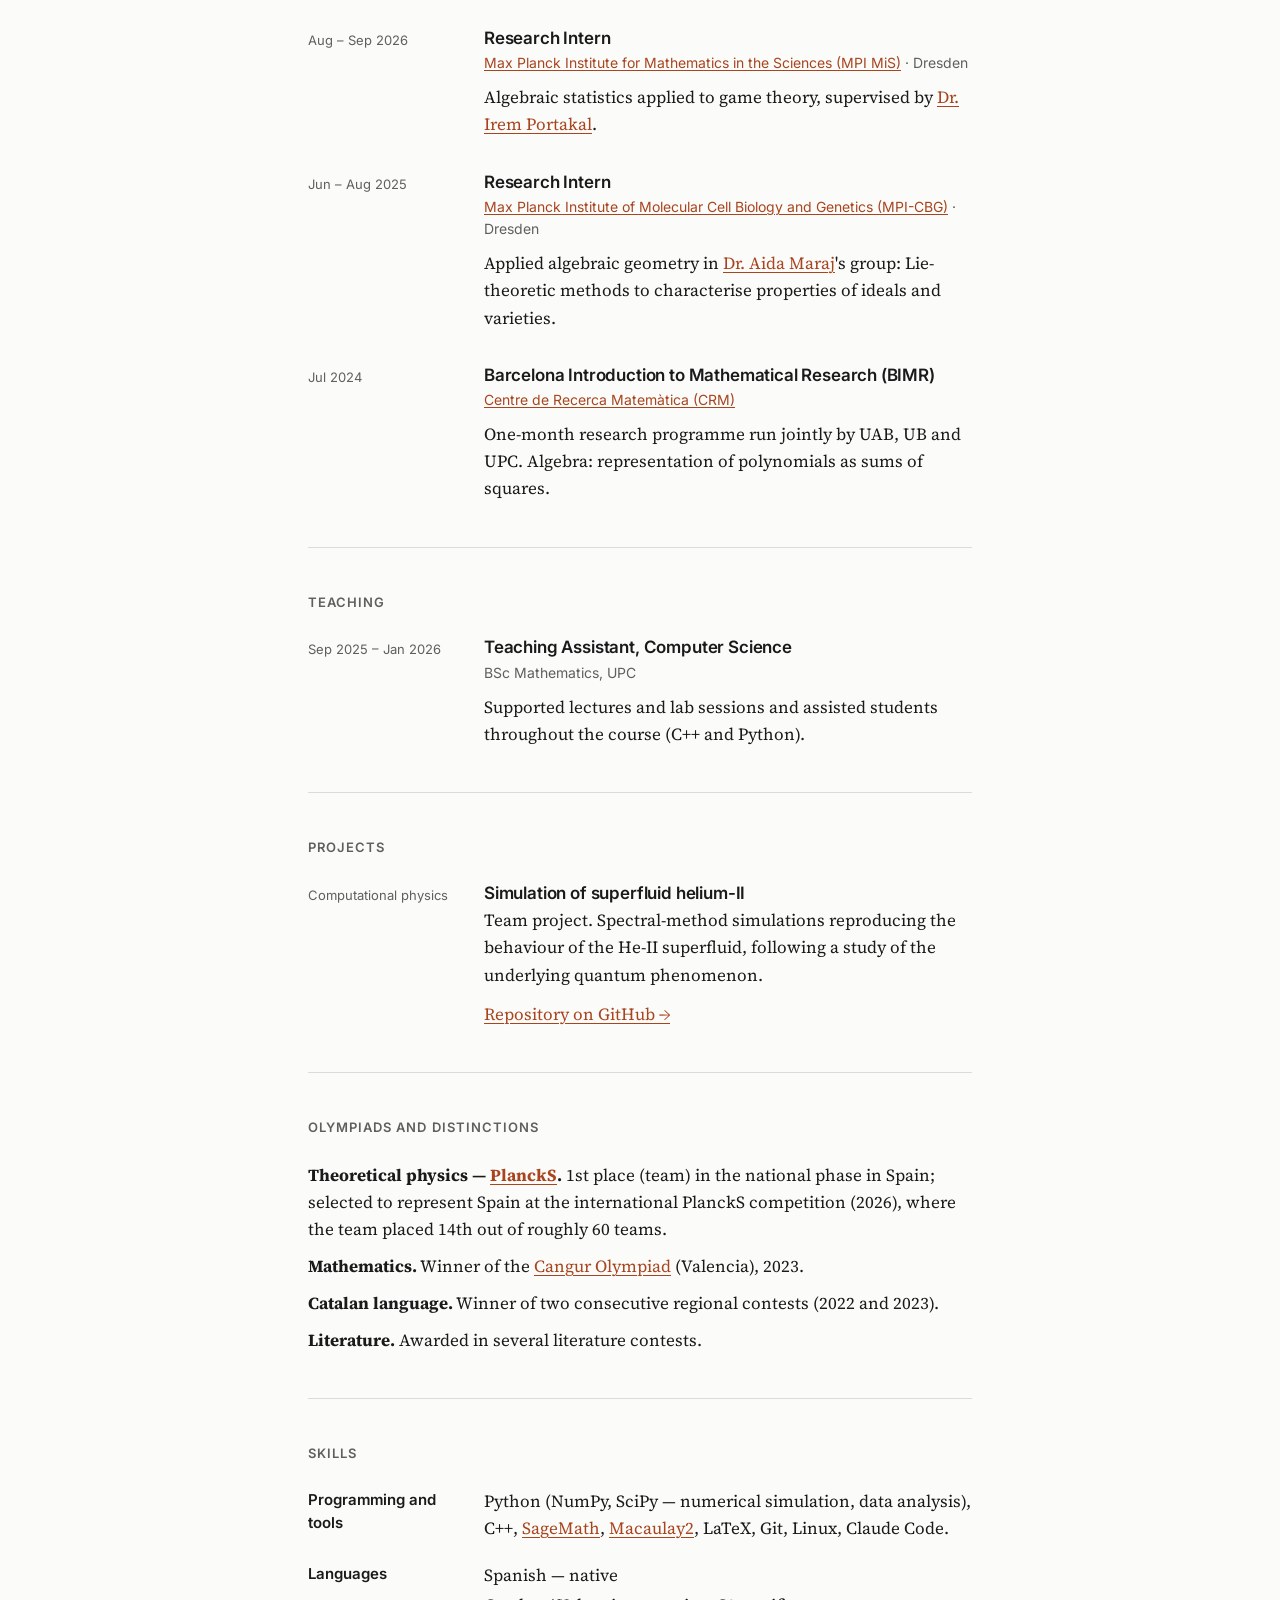
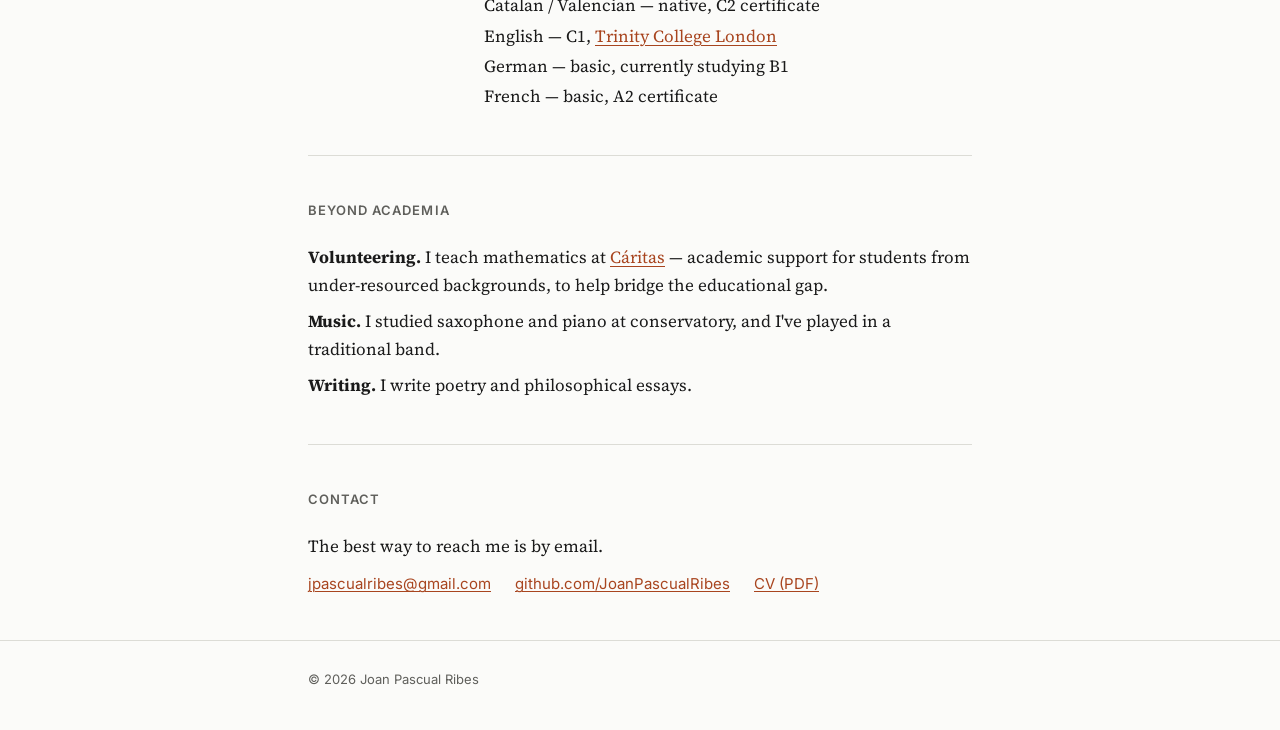
==== commit cd29426b: "Site: broader interests; CV.pdf temporarily the SLT variant" ====
--- a/index.html
+++ b/index.html
@@ -51,16 +51,16 @@
 		<h2>Interests</h2>
 		<dl class="interests">
 			<div>
-				<dt>Singular learning theory</dt>
-				<dd>The algebraic geometry of learning machines, Bayesian statistics in singular models, and the local learning coefficient.</dd>
-			</div>
-			<div>
-				<dt>How structure forms in training</dt>
-				<dd>Developmental interpretability and the geometry of loss landscapes.</dd>
-			</div>
-			<div>
-				<dt>Deep learning and AI safety</dt>
-				<dd>Mathematical approaches to understanding deep learning and making AI systems safe.</dd>
+				<dt>Mathematics of machine learning</dt>
+				<dd>Especially singular learning theory and how structure forms during training, and mathematical approaches to AI safety.</dd>
+			</div>
+			<div>
+				<dt>Probability and game theory</dt>
+				<dd>Probability, statistics and game theory.</dd>
+			</div>
+			<div>
+				<dt>Applied mathematics</dt>
+				<dd>Optimisation, differential equations, numerical analysis and their applications in physics, engineering and economics.</dd>
 			</div>
 		</dl>
 	</section>
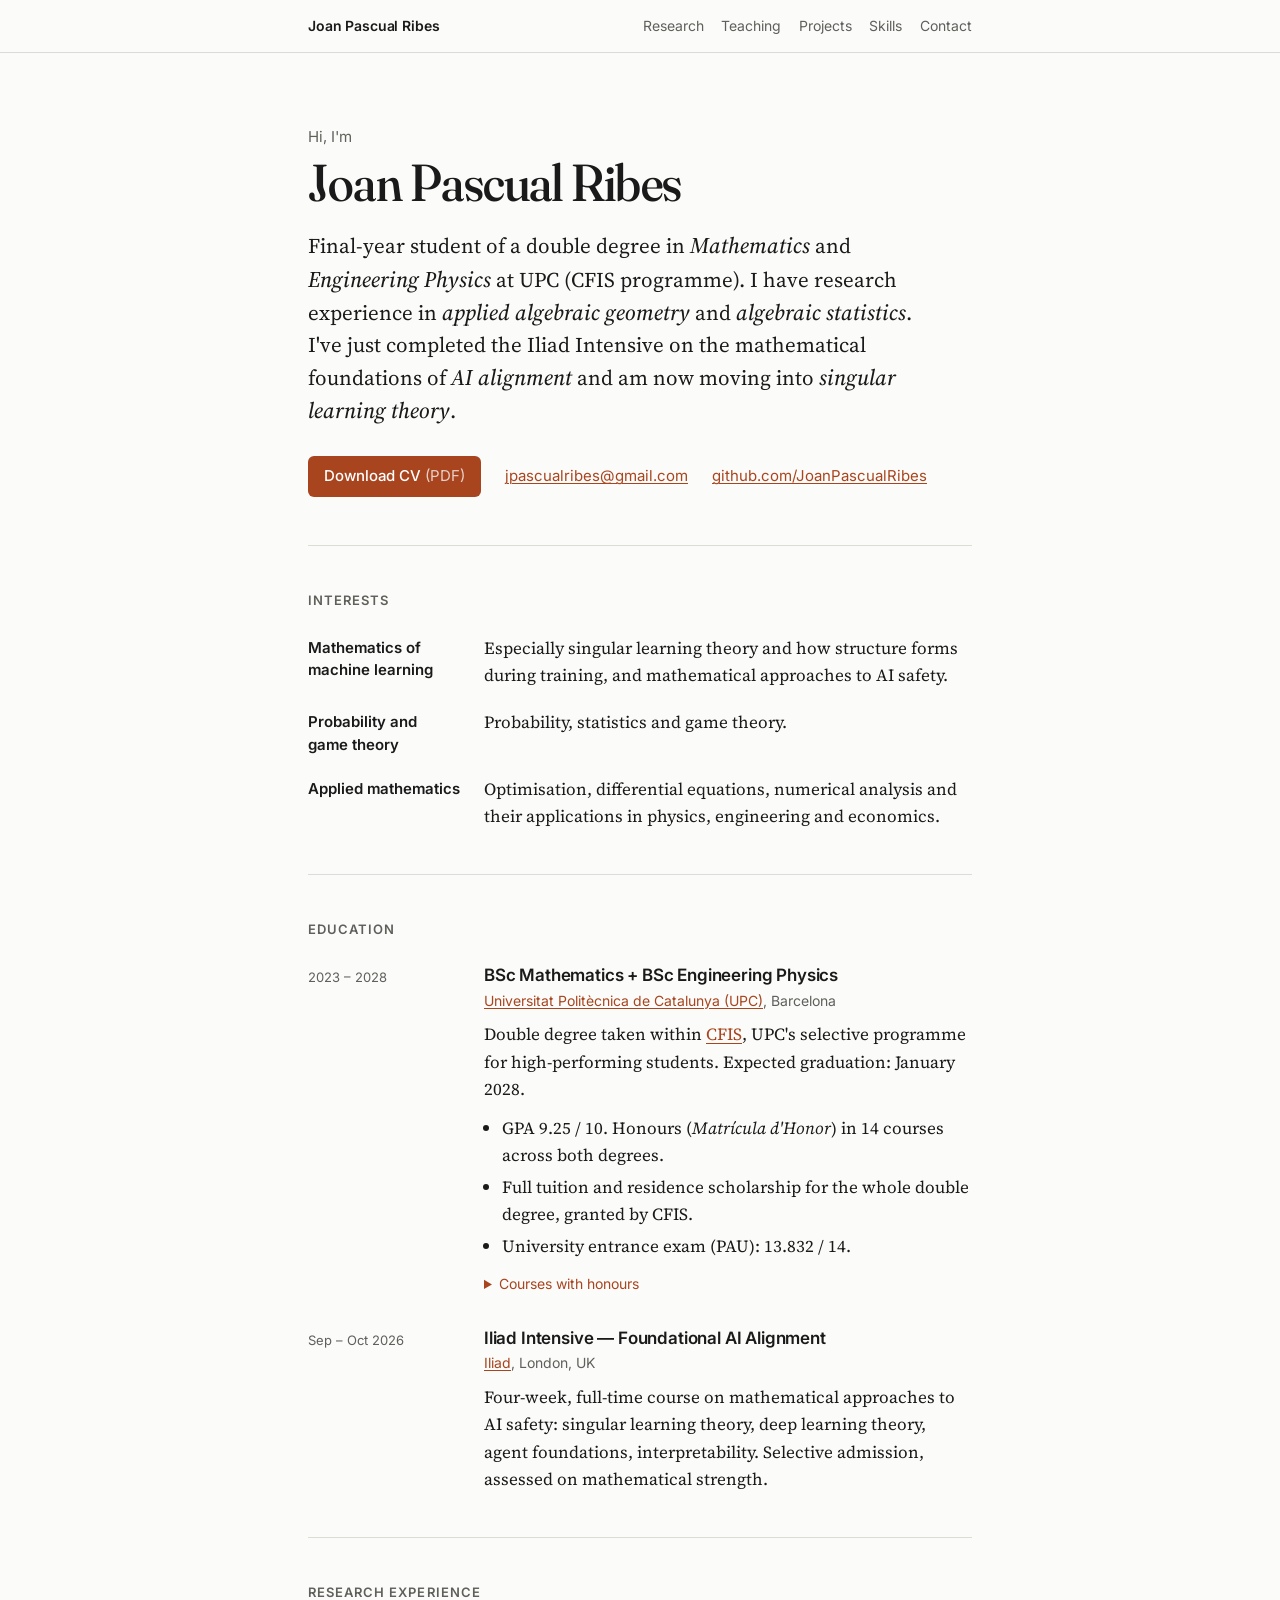
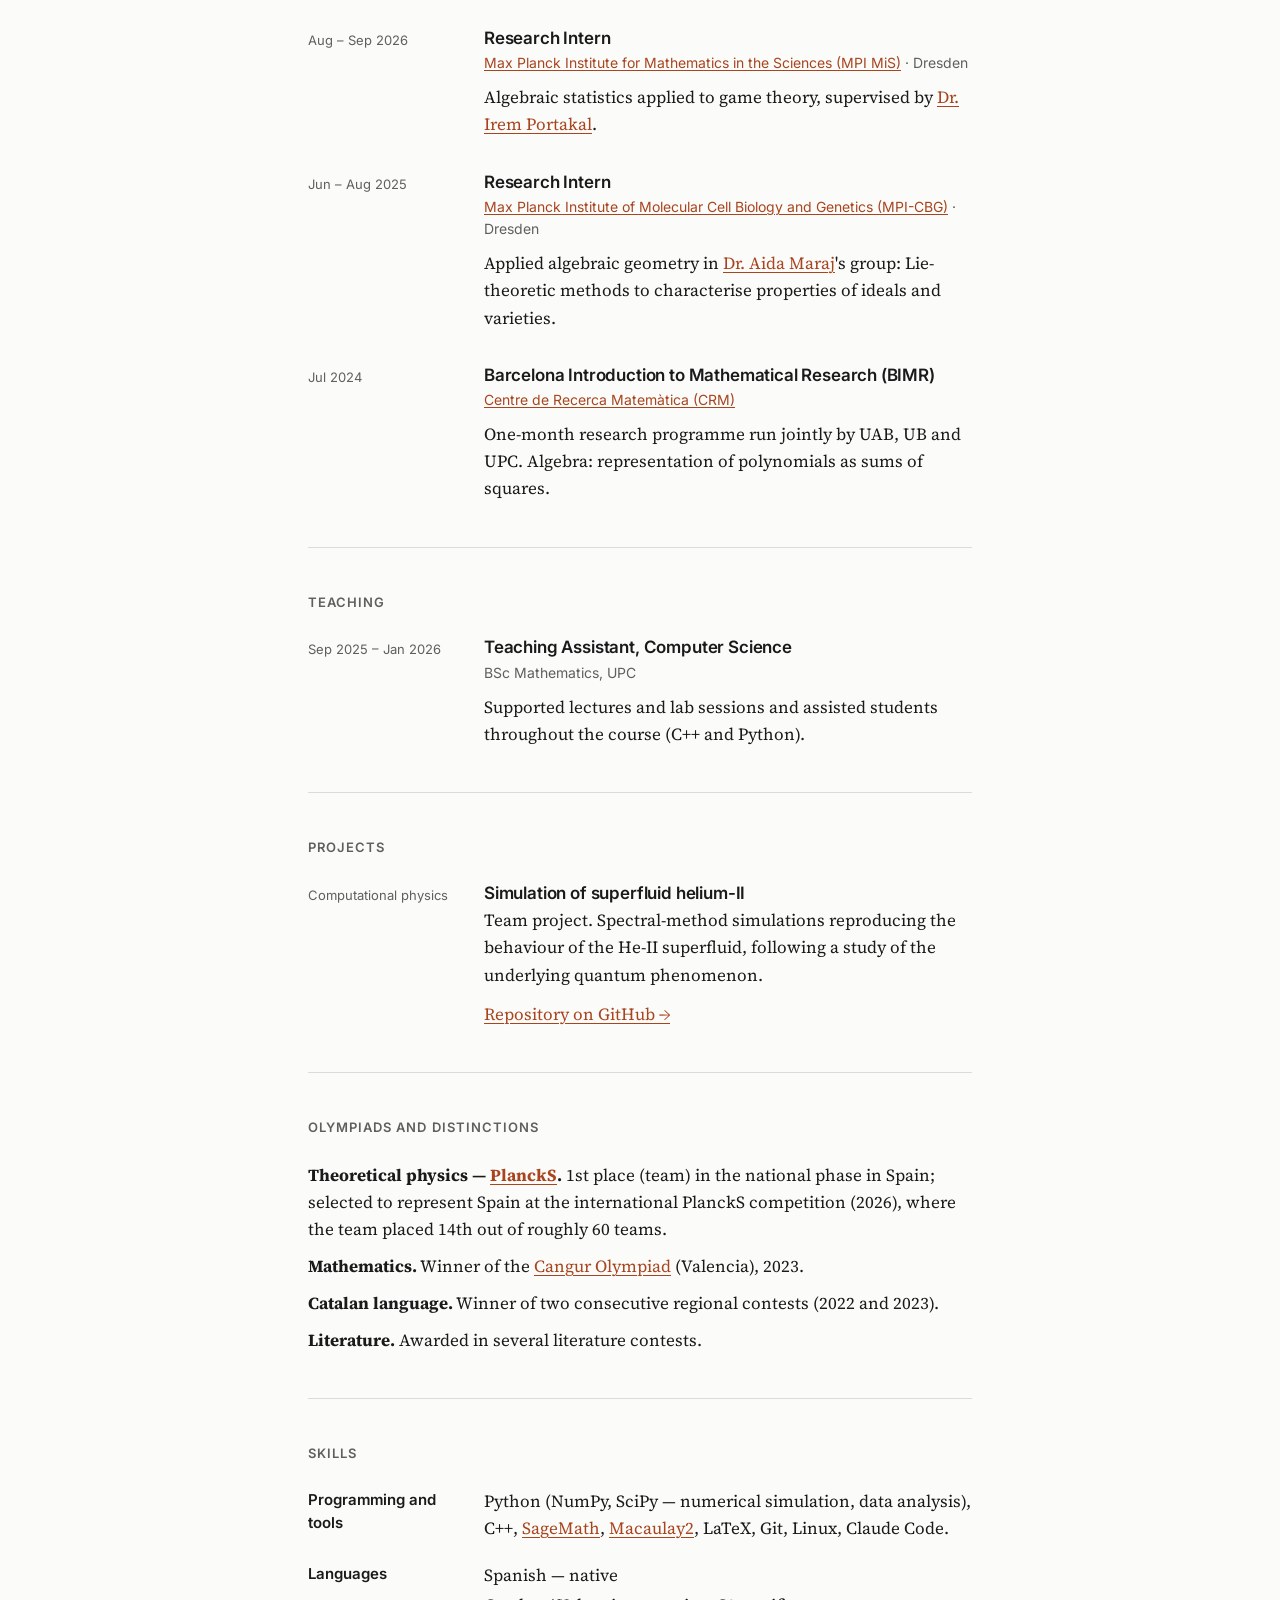
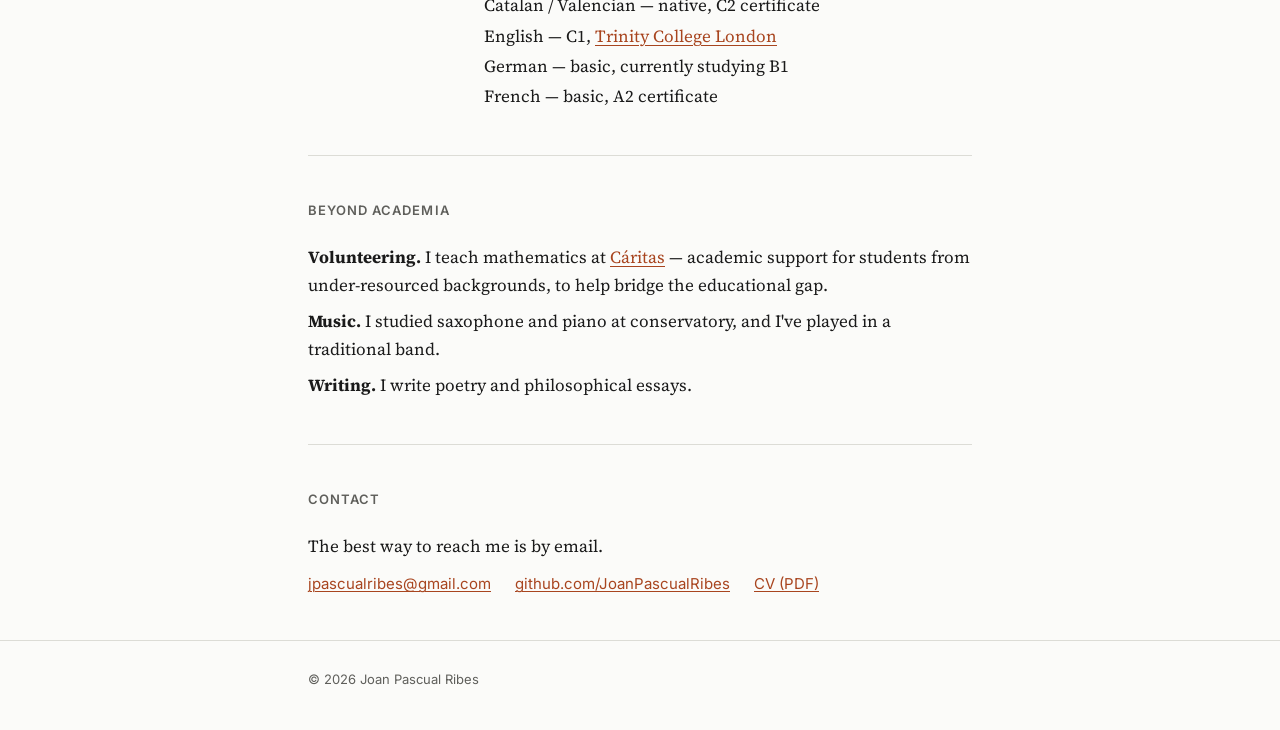
==== commit dde8742e: "Site: fix hero sentence" ====
--- a/index.html
+++ b/index.html
@@ -39,7 +39,7 @@
 	<section id="top" class="hero">
 		<p class="hello">Hi, I'm</p>
 		<h1>Joan Pascual Ribes</h1>
-		<p class="lead">Final-year student of a double degree in <strong>Mathematics</strong> and <strong>Engineering Physics</strong> at UPC (CFIS programme). I have research experience in <strong>applied algebraic geometry</strong> and <strong>algebraic statistics</strong>, I've just completed the Iliad Intensive on the mathematical foundations of <strong>AI alignment</strong> and am now moving into <strong>singular learning theory</strong>.</p>
+		<p class="lead">Final-year student of a double degree in <strong>Mathematics</strong> and <strong>Engineering Physics</strong> at UPC (CFIS programme). I have research experience in <strong>applied algebraic geometry</strong> and <strong>algebraic statistics</strong>. I've just completed the Iliad Intensive on the mathematical foundations of <strong>AI alignment</strong> and am now moving into <strong>singular learning theory</strong>.</p>
 		<ul class="links">
 			<li><a class="button" href="assets/CV.pdf" download="Joan_Pascual_Ribes_CV.pdf">Download CV <span class="muted">(PDF)</span></a></li>
 			<li><a href="mailto:jpascualribes@gmail.com">jpascualribes@gmail.com</a></li>
